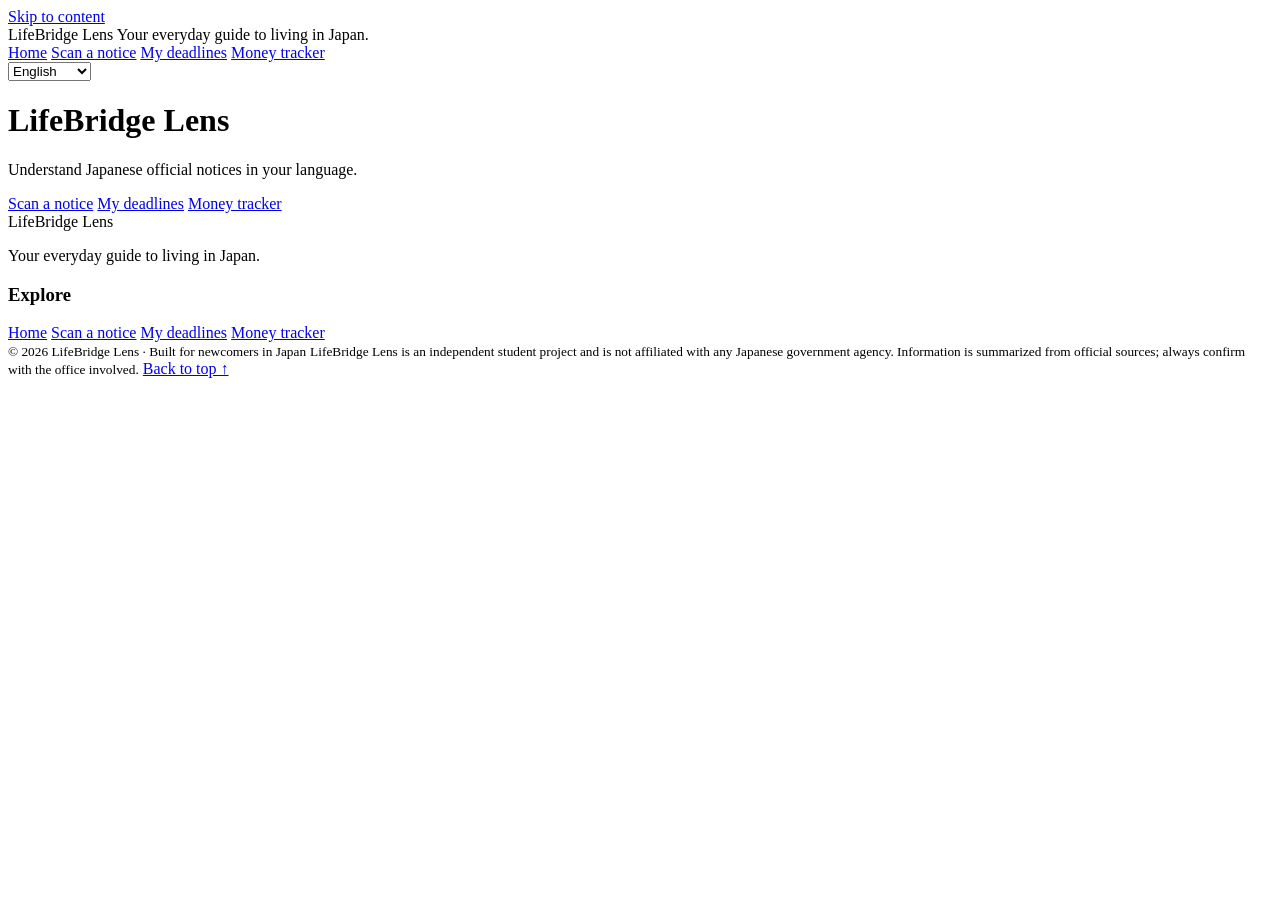
==== index.html @ 3f8e679e "Add landing page" ====
<!DOCTYPE html>
<html lang="en">

<head>
    <meta charset="UTF-8">
    <script>
        // Apply the saved theme before first paint (avoids a light-theme flash).
        (function () {
            var theme = "light";
            try {
                var saved = localStorage.getItem("lb_theme");
                if (saved === "light" || saved === "dark") { theme = saved; }
                else if (window.matchMedia && window.matchMedia("(prefers-color-scheme: dark)").matches) { theme = "dark"; }
            } catch (e) { /* keep light */ }
            document.documentElement.setAttribute("data-theme", theme);
        })();
    </script>
    <meta name="viewport" content="width=device-width, initial-scale=1">
    <title data-i18n="lens.title">LifeBridge Lens</title>
    <link rel="stylesheet" href="style.css">
    <link rel="manifest" href="site.webmanifest">
    <meta name="theme-color" content="#1261ff">
</head>

<body id="top"><a class="skip-link" href="#main-content" data-i18n="doc.skip">Skip to content</a>
    <header class="site-header">
        <div class="header-cnt">
            <div class="logo">
                <div class="logo-text">
                    <span class="logo-name">LifeBridge Lens</span>
                    <span class="logo-tag" data-i18n="footer.tagline">Your everyday guide to living in Japan.</span>
                </div>
            </div>
            <nav aria-label="Main navigation" class="main-nav" data-i18n-aria-label="doc.mainNavAria">
                <a href="index.html" data-i18n="nav.home">Home</a>
                <a href="explain.html" data-i18n="lens.scan">Scan a notice</a>
                <a href="dates.html" data-i18n="lens.dates">My deadlines</a>
                <a href="tracker.html" data-i18n="lens.money">Money tracker</a>
            </nav>
            <div class="header-act">
                <select id="lang-select" class="lang-select" aria-label="Language" data-i18n-aria-label="doc.langAria">
                    <option value="en">English</option>
                    <option value="ne">नेपाली</option>
                    <option value="vi">Tiếng Việt</option>
                    <option value="my">မြန်မာ</option>
                </select>
            </div>
        </div>
    </header>
    <main id="main-content" class="content-page">
        <h1>LifeBridge Lens</h1>
        <p class="page-lead" data-i18n="lens.tagline">Understand Japanese official notices in your language.</p>
        <div class="lens-actions">
            <a class="btn btn-prim" href="explain.html" data-i18n="lens.scan">Scan a notice</a>
            <a class="btn btn-prim" href="dates.html" data-i18n="lens.dates">My deadlines</a>
            <a class="btn btn-prim" href="tracker.html" data-i18n="lens.money">Money tracker</a>
        </div>
    </main>
    <footer class="site-footer">
        <div class="footer-grid">
            <div class="footer-brand">
                <div class="footer-logo">
                    <span>LifeBridge Lens</span>
                </div>
                <p data-i18n="footer.tagline">Your everyday guide to living in Japan.</p>
            </div>
            <nav aria-label="Explore" class="footer-links" data-i18n-aria-label="doc.explore">
                <h3 data-i18n="doc.explore">Explore</h3>
                <a href="index.html" data-i18n="nav.home">Home</a>
                <a href="explain.html" data-i18n="lens.scan">Scan a notice</a>
                <a href="dates.html" data-i18n="lens.dates">My deadlines</a>
                <a href="tracker.html" data-i18n="lens.money">Money tracker</a>
            </nav>
        </div>
        <div class="footer-bottom">
            <small data-i18n="doc.copyright">© 2026 LifeBridge Lens · Built for newcomers in Japan</small>
            <small data-i18n="footer.disclaimer">LifeBridge Lens is an independent student project and is not affiliated with any Japanese government agency. Information is summarized from official sources; always confirm with the office involved.</small>
            <a href="#top" data-i18n="doc.backTop">Back to top ↑</a>
        </div>
    </footer>
    <script src="i18n.js" defer></script>
</body>

</html>
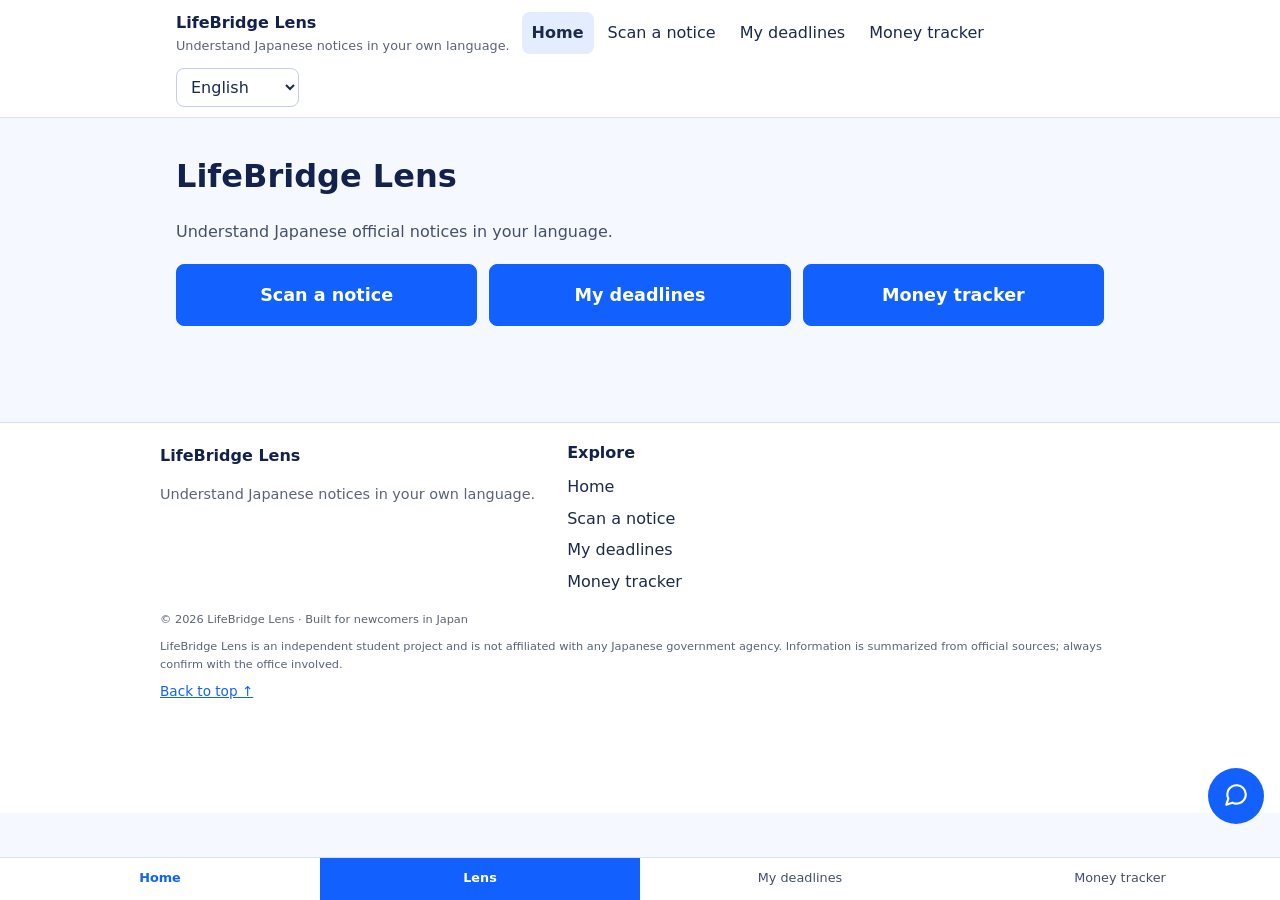
==== commit 80dd3609: "Fix chat panel, README conflict, dark mode, icons and tagline" ====
--- a/index.html
+++ b/index.html
@@ -28,7 +28,7 @@
             <div class="logo">
                 <div class="logo-text">
                     <span class="logo-name">LifeBridge Lens</span>
-                    <span class="logo-tag" data-i18n="footer.tagline">Your everyday guide to living in Japan.</span>
+                    <span class="logo-tag" data-i18n="footer.tagline">Understand Japanese notices in your own language.</span>
                 </div>
             </div>
             <nav aria-label="Main navigation" class="main-nav" data-i18n-aria-label="doc.mainNavAria">
@@ -62,7 +62,7 @@
                 <div class="footer-logo">
                     <span>LifeBridge Lens</span>
                 </div>
-                <p data-i18n="footer.tagline">Your everyday guide to living in Japan.</p>
+                <p data-i18n="footer.tagline">Understand Japanese notices in your own language.</p>
             </div>
             <nav aria-label="Explore" class="footer-links" data-i18n-aria-label="doc.explore">
                 <h3 data-i18n="doc.explore">Explore</h3>
--- a/style.css
+++ b/style.css
@@ -0,0 +1,734 @@
+/* LifeBridge Lens stylesheet, written for these pages only.
+ * Mobile first: base styles fit a phone, the media query at the
+ * end widens things on bigger screens.
+ */
+
+/* --- Base --- */
+* {
+    box-sizing: border-box;
+}
+
+body {
+    margin: 0;
+    font-family: system-ui, -apple-system, "Segoe UI", sans-serif;
+    line-height: 1.6;
+    color: #1c2b4a;
+    background-color: #f5f9ff;
+}
+
+h1, h2, h3 {
+    line-height: 1.3;
+    color: #12224d;
+}
+
+img {
+    max-width: 100%;
+}
+
+/* Skip link: hidden until keyboard users tab to it. */
+.skip-link {
+    position: absolute;
+    left: 8px;
+    top: -48px;
+    padding: 8px 12px;
+    background: #ffffff;
+    color: #1261ff;
+    border: 1px solid #1261ff;
+    border-radius: 8px;
+    z-index: 60;
+}
+
+.skip-link:focus {
+    top: 8px;
+}
+
+.visually-hidden {
+    position: absolute;
+    width: 1px;
+    height: 1px;
+    overflow: hidden;
+    clip: rect(0 0 0 0);
+    white-space: nowrap;
+}
+
+/* --- Header --- */
+.site-header {
+    background: #ffffff;
+    border-bottom: 1px solid #d7e3ff;
+}
+
+.header-cnt {
+    max-width: 960px;
+    margin: 0 auto;
+    padding: 10px 16px;
+    display: flex;
+    align-items: center;
+    gap: 12px;
+    flex-wrap: wrap;
+}
+
+.logo-text {
+    display: flex;
+    flex-direction: column;
+}
+
+.logo-name {
+    font-weight: 700;
+    color: #12224d;
+}
+
+.logo-tag {
+    font-size: 0.8rem;
+    color: #5a6478;
+}
+
+/* Phone: the menu hides behind a Menu button (added by i18n.js). */
+.menu-btn {
+    margin-left: auto;
+    padding: 8px 12px;
+    border: 1px solid #1261ff;
+    border-radius: 8px;
+    background: #ffffff;
+    color: #1261ff;
+    font: inherit;
+    cursor: pointer;
+}
+
+.main-nav {
+    display: none;
+    width: 100%;
+    flex-direction: column;
+    gap: 4px;
+}
+
+.main-nav.open {
+    display: flex;
+}
+
+.main-nav a {
+    padding: 8px 10px;
+    border-radius: 8px;
+    color: #1c2b4a;
+    text-decoration: none;
+}
+
+.main-nav a.active {
+    background: #e3edff;
+    font-weight: 700;
+}
+
+.header-act {
+    margin-left: auto;
+}
+
+.menu-btn + .main-nav + .header-act {
+    margin-left: 0;
+}
+
+.lang-select {
+    padding: 8px 10px;
+    border: 1px solid #c3cee6;
+    border-radius: 8px;
+    font: inherit;
+    background: #ffffff;
+}
+
+/* --- Page content --- */
+.content-page {
+    max-width: 960px;
+    margin: 0 auto;
+    padding: 16px 16px 96px;
+}
+
+.page-lead {
+    color: #44506b;
+}
+
+.saved-back {
+    display: inline-block;
+    margin-bottom: 8px;
+    color: #1261ff;
+    text-decoration: none;
+}
+
+.detail-card {
+    background: #ffffff;
+    border: 1px solid #d7e3ff;
+    border-radius: 12px;
+    padding: 16px;
+    margin: 16px 0;
+}
+
+.form-actions {
+    margin-top: 12px;
+}
+
+/* Sunken note under the photo upload box. */
+.upload-privacy {
+    font-size: 0.85rem;
+    color: #5a6478;
+}
+
+/* --- Buttons --- */
+.btn {
+    display: inline-block;
+    padding: 10px 16px;
+    border: 1px solid #1261ff;
+    border-radius: 8px;
+    background: #ffffff;
+    color: #1261ff;
+    font-size: 1rem;
+    font-weight: 600;
+    text-align: center;
+    text-decoration: none;
+    cursor: pointer;
+}
+
+.btn-prim {
+    background: #1261ff;
+    color: #ffffff;
+}
+
+.btn-prim:hover {
+    background: #0b4fd0;
+}
+
+/* Small suggestion chips under question boxes and in chat. */
+.chip {
+    padding: 8px 12px;
+    border: 1px solid #c3cee6;
+    border-radius: 999px;
+    background: #ffffff;
+    color: #1c2b4a;
+    font: inherit;
+    font-size: 0.9rem;
+    cursor: pointer;
+}
+
+.chip:disabled {
+    opacity: 0.55;
+    cursor: default;
+}
+
+/* --- Forms --- */
+label {
+    font-weight: 600;
+}
+
+input, select, textarea {
+    font: inherit;
+    padding: 10px;
+    border: 1px solid #c3cee6;
+    border-radius: 8px;
+    background: #ffffff;
+    color: #1c2b4a;
+    max-width: 100%;
+}
+
+/* --- Landing page big buttons --- */
+.lens-actions {
+    display: flex;
+    flex-direction: column;
+    gap: 12px;
+    margin-top: 20px;
+}
+
+.lens-actions .btn {
+    padding: 16px 20px;
+    font-size: 1.1rem;
+}
+
+/* --- Deadlines list --- */
+.date-list {
+    list-style: none;
+    margin: 16px 0;
+    padding: 0;
+    display: flex;
+    flex-direction: column;
+    gap: 10px;
+}
+
+.date-list li {
+    display: flex;
+    align-items: center;
+    justify-content: space-between;
+    gap: 12px;
+    background: #ffffff;
+    border: 1px solid #d7e3ff;
+    border-radius: 10px;
+    padding: 12px 14px;
+}
+
+/* --- Money tracker rows (boxes live in tracker.html) --- */
+.entry-date {
+    color: #5a6478;
+    font-size: 0.85rem;
+}
+
+.entry-note {
+    color: #44506b;
+}
+
+.entry-goal {
+    font-size: 0.85rem;
+    color: #1261ff;
+}
+
+/* --- Footer --- */
+.site-footer {
+    background: #ffffff;
+    border-top: 1px solid #d7e3ff;
+    padding: 20px 16px 110px;
+}
+
+.footer-grid {
+    max-width: 960px;
+    margin: 0 auto;
+    display: flex;
+    flex-direction: column;
+    gap: 16px;
+}
+
+.footer-logo {
+    font-weight: 700;
+    color: #12224d;
+}
+
+.footer-brand p {
+    color: #5a6478;
+    font-size: 0.9rem;
+}
+
+.footer-links {
+    display: flex;
+    flex-direction: column;
+    gap: 6px;
+}
+
+.footer-links h3 {
+    margin: 0 0 4px;
+    font-size: 1rem;
+}
+
+.footer-links a {
+    color: #1c2b4a;
+    text-decoration: none;
+}
+
+.footer-bottom {
+    max-width: 960px;
+    margin: 16px auto 0;
+    display: flex;
+    flex-direction: column;
+    gap: 8px;
+    color: #5a6478;
+    font-size: 0.85rem;
+}
+
+.footer-bottom a {
+    color: #1261ff;
+}
+
+/* --- Bottom navigation (added on every page by i18n.js) --- */
+.bottom-nav {
+    position: fixed;
+    left: 0;
+    right: 0;
+    bottom: 0;
+    display: flex;
+    background: #ffffff;
+    border-top: 1px solid #d7e3ff;
+    z-index: 40;
+}
+
+.bottom-nav a {
+    flex: 1;
+    padding: 10px 4px 12px;
+    text-align: center;
+    font-size: 0.8rem;
+    color: #44506b;
+    text-decoration: none;
+}
+
+.bottom-nav a[aria-current="page"] {
+    color: #1261ff;
+    font-weight: 700;
+}
+
+.bottom-nav a.bottom-nav-main {
+    color: #ffffff;
+    background: #1261ff;
+    font-weight: 700;
+}
+
+/* --- Offline banner (added by i18n.js, hidden while online) --- */
+.net-banner {
+    padding: 8px 16px;
+    background: #fff4d6;
+    border-bottom: 1px solid #e8c95a;
+    color: #5a4a12;
+    font-size: 0.9rem;
+    text-align: center;
+}
+
+/* --- Chatbot (UI built by chatbot.js) --- */
+.chat-fab {
+    position: fixed;
+    right: 16px;
+    bottom: 76px;
+    width: 56px;
+    height: 56px;
+    border: none;
+    border-radius: 50%;
+    background: #1261ff;
+    color: #ffffff;
+    cursor: pointer;
+    z-index: 45;
+}
+
+.chat-backdrop {
+    position: fixed;
+    inset: 0;
+    background: rgba(18, 34, 77, 0.45);
+    z-index: 46;
+}
+
+.chat-panel {
+    position: fixed;
+    left: 12px;
+    right: 12px;
+    bottom: 12px;
+    max-height: 75vh;
+    display: flex;
+    flex-direction: column;
+    background: #ffffff;
+    border: 1px solid #d7e3ff;
+    border-radius: 12px;
+    z-index: 47;
+    overflow: hidden;
+}
+
+.chat-head {
+    display: flex;
+    align-items: center;
+    gap: 10px;
+    padding: 10px 12px;
+    background: #1261ff;
+    color: #ffffff;
+}
+
+.chat-avatar {
+    width: 32px;
+    height: 32px;
+    line-height: 32px;
+    text-align: center;
+    border-radius: 50%;
+    background: #ffffff;
+    color: #1261ff;
+    font-weight: 700;
+}
+
+.chat-head-text {
+    display: flex;
+    flex-direction: column;
+}
+
+.chat-status {
+    font-size: 0.8rem;
+    opacity: 0.9;
+}
+
+.chat-close {
+    margin-left: auto;
+    border: none;
+    background: transparent;
+    color: #ffffff;
+    font-size: 1.2rem;
+    cursor: pointer;
+}
+
+.chat-msgs {
+    padding: 12px;
+    overflow-y: auto;
+    overscroll-behavior: contain;
+    display: flex;
+    flex-direction: column;
+    gap: 8px;
+}
+
+.chat-msg-user {
+    align-self: flex-end;
+    max-width: 85%;
+    padding: 8px 12px;
+    border-radius: 12px 12px 4px 12px;
+    background: #1261ff;
+    color: #ffffff;
+}
+
+.chat-msg-bot {
+    align-self: flex-start;
+    max-width: 85%;
+    padding: 8px 12px;
+    border-radius: 12px 12px 12px 4px;
+    background: #eef3ff;
+    color: #1c2b4a;
+}
+
+.chat-time {
+    font-size: 0.75rem;
+    color: #5a6478;
+}
+
+.chat-time.user {
+    align-self: flex-end;
+}
+
+.chat-time.bot {
+    align-self: flex-start;
+}
+
+.chat-links {
+    display: flex;
+    flex-wrap: wrap;
+    gap: 8px;
+}
+
+.chat-link {
+    color: #1261ff;
+}
+
+.chat-chips {
+    display: flex;
+    flex-wrap: wrap;
+    gap: 8px;
+    padding: 0 12px 8px;
+}
+
+.chat-form {
+    display: flex;
+    gap: 8px;
+    padding: 8px 12px 12px;
+}
+
+.chat-form input {
+    flex: 1;
+}
+
+/* Lock the page behind an open chat panel. */
+html.chat-open body {
+    position: fixed;
+    width: 100%;
+}
+
+/* --- Dark theme --- */
+html[data-theme="dark"] body {
+    color: #e6ecf7;
+    background-color: #0e1830;
+}
+
+html[data-theme="dark"] h1,
+html[data-theme="dark"] h2,
+html[data-theme="dark"] h3 {
+    color: #ffffff;
+}
+
+html[data-theme="dark"] .site-header,
+html[data-theme="dark"] .site-footer,
+html[data-theme="dark"] .detail-card,
+html[data-theme="dark"] .date-list li,
+html[data-theme="dark"] .chat-panel {
+    background: #16244a;
+    border-color: #26355c;
+}
+
+html[data-theme="dark"] .logo-name,
+html[data-theme="dark"] .footer-logo,
+html[data-theme="dark"] .footer-links a,
+html[data-theme="dark"] .main-nav a {
+    color: #e6ecf7;
+}
+
+html[data-theme="dark"] .logo-tag,
+html[data-theme="dark"] .page-lead,
+html[data-theme="dark"] .footer-brand p,
+html[data-theme="dark"] .footer-bottom,
+html[data-theme="dark"] .entry-date,
+html[data-theme="dark"] .entry-note,
+html[data-theme="dark"] .upload-privacy,
+html[data-theme="dark"] .chat-time {
+    color: #c3cede;
+}
+
+html[data-theme="dark"] .main-nav a.active {
+    background: #26355c;
+}
+
+html[data-theme="dark"] .btn,
+html[data-theme="dark"] .chip,
+html[data-theme="dark"] .menu-btn {
+    background: transparent;
+    border-color: #9dbcff;
+    color: #9dbcff;
+}
+
+html[data-theme="dark"] .btn-prim {
+    background: #1261ff;
+    border-color: #1261ff;
+    color: #ffffff;
+}
+
+html[data-theme="dark"] input,
+html[data-theme="dark"] select,
+html[data-theme="dark"] textarea,
+html[data-theme="dark"] .lang-select {
+    background-color: #101d3d;
+    border-color: #33456e;
+    color: #e6ecf7;
+}
+
+html[data-theme="dark"] .chat-msg-bot {
+    background: #26355c;
+    color: #e6ecf7;
+}
+
+html[data-theme="dark"] .chat-link,
+html[data-theme="dark"] .footer-bottom a,
+html[data-theme="dark"] .saved-back,
+html[data-theme="dark"] .entry-goal {
+    color: #9dbcff;
+}
+
+html[data-theme="dark"] .net-banner {
+    background: #3a2f10;
+    border-color: #8a6f1f;
+    color: #f0dfa8;
+}
+
+html[data-theme="dark"] .bottom-nav {
+    background: #16244a;
+    border-color: #26355c;
+}
+
+html[data-theme="dark"] .bottom-nav a {
+    color: #c3cede;
+}
+
+html[data-theme="dark"] .bottom-nav a[aria-current="page"] {
+    color: #9dbcff;
+}
+
+html[data-theme="dark"] .bottom-nav a.bottom-nav-main {
+    color: #ffffff;
+    background: #1261ff;
+}
+
+/* Tracker summary tiles live in tracker.html; their dark
+ * colors live here so one file owns the whole dark theme. */
+html[data-theme="dark"] .summary-box {
+    background: #16244a;
+    border-color: #26355c;
+}
+
+html[data-theme="dark"] .summary-box span {
+    color: #c3cede;
+}
+
+html[data-theme="dark"] .summary-box strong {
+    color: #ffffff;
+}
+
+/* Lens page sections live in explain.html; their dark
+ * colors live here so one file owns the whole dark theme. */
+html[data-theme="dark"] .page-hero {
+    background: #16244a;
+    border-color: #26355c;
+}
+
+html[data-theme="dark"] .eyebrow {
+    background: #26355c;
+    border-color: #33456e;
+    color: #e6ecf7;
+}
+
+html[data-theme="dark"] .card {
+    background: #16244a;
+    border-color: #26355c;
+}
+
+html[data-theme="dark"] .upload-area {
+    background: #101d3d;
+    border-color: #33456e;
+}
+
+html[data-theme="dark"] #language {
+    background-color: #101d3d;
+    border-color: #33456e;
+    color: #e6ecf7;
+}
+
+html[data-theme="dark"] .result-card {
+    background: #26355c;
+    border-color: #33456e;
+}
+
+html[data-theme="dark"] .result-card p {
+    color: #c3cede;
+}
+
+html[data-theme="dark"] .chip {
+    background: transparent;
+    border-color: #9dbcff;
+    color: #9dbcff;
+}
+
+html[data-theme="dark"] #sample-btn,
+html[data-theme="dark"] #view-dates-btn {
+    background: transparent;
+    border-color: #9dbcff;
+    color: #9dbcff;
+}
+
+/* --- Wider screens --- */
+@media (min-width: 720px) {
+    .menu-btn {
+        display: none;
+    }
+
+    .main-nav {
+        display: flex;
+        width: auto;
+        flex-direction: row;
+        align-items: center;
+        gap: 4px;
+    }
+
+    .header-act {
+        margin-left: auto;
+    }
+
+    .footer-grid {
+        flex-direction: row;
+        gap: 32px;
+    }
+
+    .lens-actions {
+        flex-direction: row;
+    }
+
+    .lens-actions .btn {
+        flex: 1;
+    }
+
+    .chat-panel {
+        left: auto;
+        right: 16px;
+        bottom: 76px;
+        width: 380px;
+    }
+}
+
+/* Hidden chat must stay hidden: without this rule, the panel's
+ * `display: flex` beats the browser's built-in [hidden] rule. */
+.chat-panel[hidden], .chat-backdrop[hidden] {
+    display: none;
+}
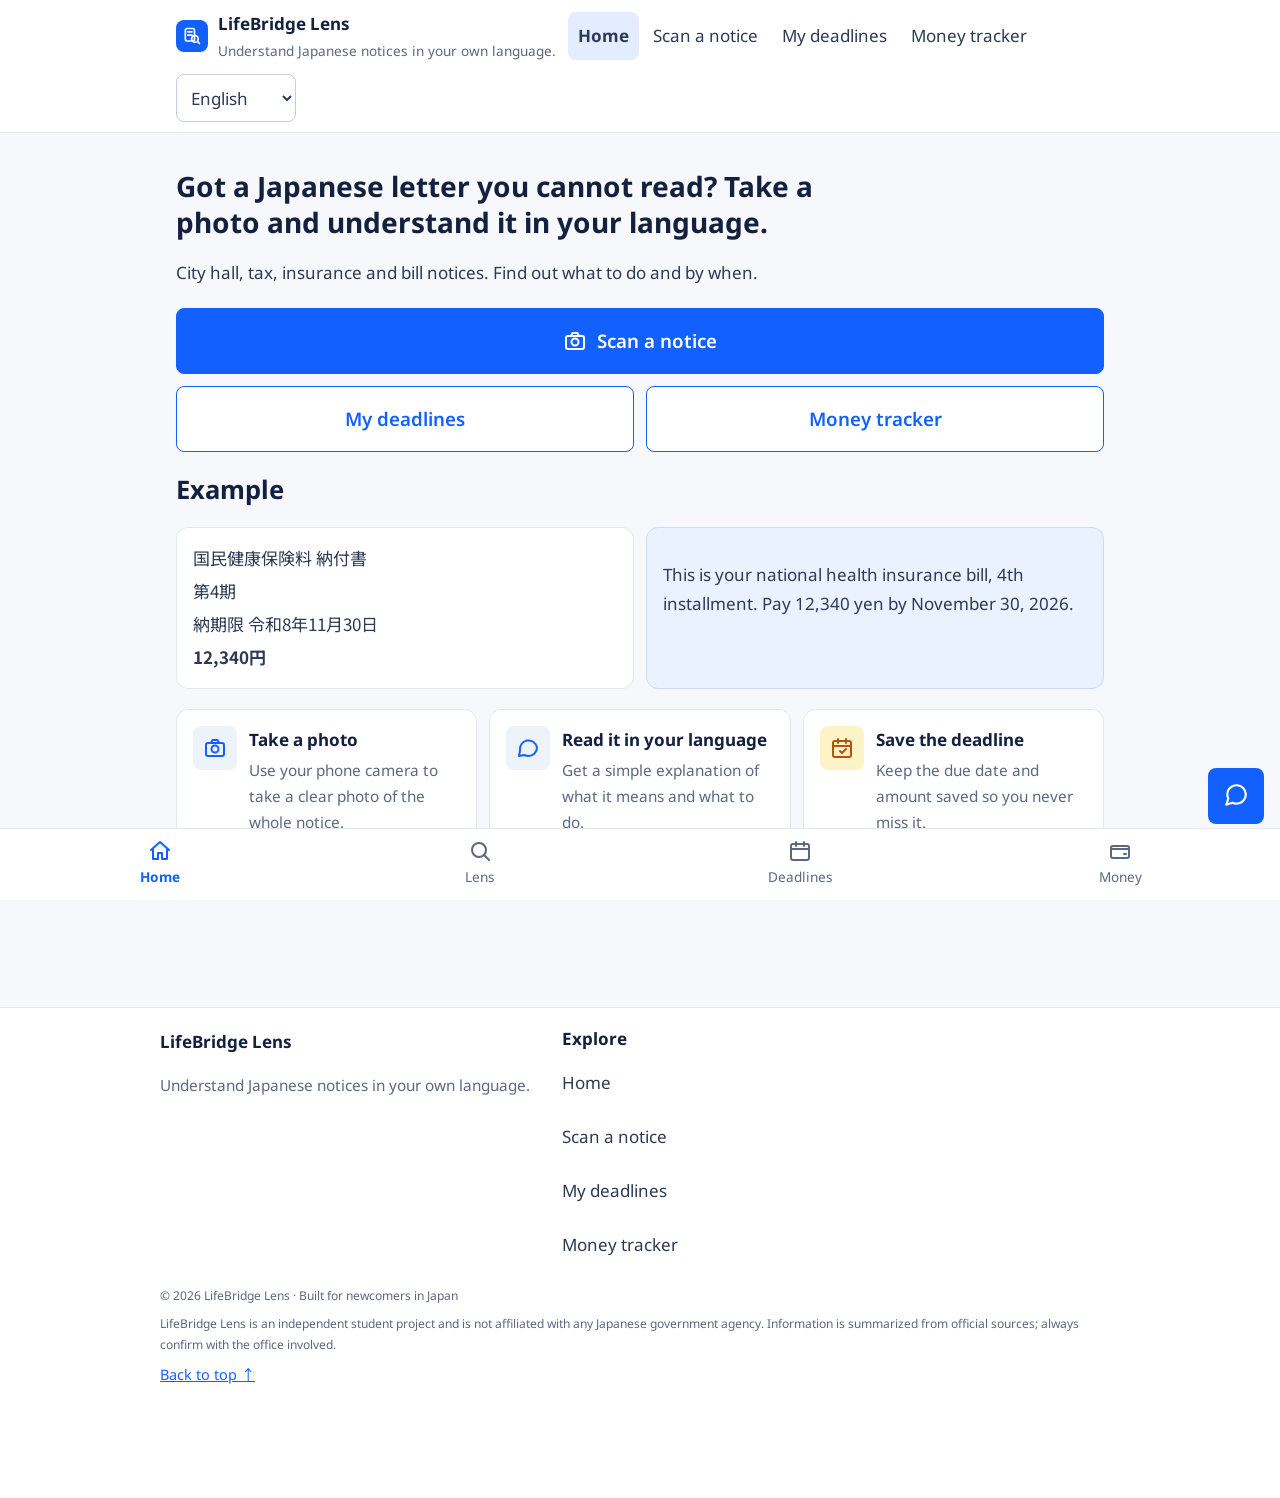
==== commit fe895155: "Redesign to match mockup, add amount, staff card and calendar" ====
--- a/index.html
+++ b/index.html
@@ -17,6 +17,9 @@
     </script>
     <meta name="viewport" content="width=device-width, initial-scale=1">
     <title data-i18n="lens.title">LifeBridge Lens</title>
+    <link rel="preconnect" href="https://fonts.googleapis.com">
+    <link rel="preconnect" href="https://fonts.gstatic.com" crossorigin>
+    <link href="https://fonts.googleapis.com/css2?family=Noto+Sans:wght@400;600;700&family=Noto+Sans+Devanagari:wght@400;600;700&family=Noto+Sans+JP:wght@400;600;700&family=Noto+Sans+Myanmar:wght@400;600;700&display=swap" rel="stylesheet">
     <link rel="stylesheet" href="style.css">
     <link rel="manifest" href="site.webmanifest">
     <meta name="theme-color" content="#1261ff">
@@ -26,6 +29,7 @@
     <header class="site-header">
         <div class="header-cnt">
             <div class="logo">
+                <span class="logo-mark" aria-hidden="true"><svg viewBox="0 0 24 24" fill="none" stroke="currentColor" stroke-width="2" stroke-linecap="round" stroke-linejoin="round"><rect x="4" y="3" width="11" height="15" rx="2"/><path d="M7 7h5M7 11h5"/><circle cx="15.5" cy="15.5" r="4"/><path d="M18.5 18.5L21 21"/></svg></span>
                 <div class="logo-text">
                     <span class="logo-name">LifeBridge Lens</span>
                     <span class="logo-tag" data-i18n="footer.tagline">Understand Japanese notices in your own language.</span>
@@ -48,13 +52,44 @@
         </div>
     </header>
     <main id="main-content" class="content-page">
-        <h1>LifeBridge Lens</h1>
-        <p class="page-lead" data-i18n="lens.tagline">Understand Japanese official notices in your language.</p>
+        <div class="hero-text">
+            <h1 class="home-title" data-i18n="index.hero">Got a Japanese letter you cannot read? Take a photo and understand it in your language.</h1>
+            <p class="home-sub" data-i18n="index.sub">City hall, tax, insurance and bill notices. Find out what to do and by when.</p>
+        </div>
         <div class="lens-actions">
-            <a class="btn btn-prim" href="explain.html" data-i18n="lens.scan">Scan a notice</a>
-            <a class="btn btn-prim" href="dates.html" data-i18n="lens.dates">My deadlines</a>
-            <a class="btn btn-prim" href="tracker.html" data-i18n="lens.money">Money tracker</a>
+            <a class="btn btn-prim scan-btn" href="explain.html"><svg viewBox="0 0 24 24" fill="none" stroke="currentColor" stroke-width="2" stroke-linecap="round" stroke-linejoin="round" aria-hidden="true"><rect x="3" y="7" width="18" height="13" rx="2"/><circle cx="12" cy="13" r="3.5"/><path d="M8 7l1.5-3h5L16 7"/></svg><span data-i18n="lens.scan">Scan a notice</span></a>
+            <a class="btn" href="dates.html" data-i18n="lens.dates">My deadlines</a>
+            <a class="btn" href="tracker.html" data-i18n="lens.money">Money tracker</a>
         </div>
+        <section>
+            <h2 data-i18n="index.exampleLabel">Example</h2>
+            <div class="example-grid">
+                <div class="example-before" lang="ja">
+                    <p>国民健康保険料 納付書</p>
+                    <p>第4期</p>
+                    <p>納期限 令和8年11月30日</p>
+                    <p>12,340円</p>
+                </div>
+                <div class="example-after">
+                    <p data-i18n="index.exampleAfter">This is your national health insurance bill, 4th installment. Pay 12,340 yen by November 30, 2026.</p>
+                </div>
+            </div>
+        </section>
+        <ol class="steps">
+            <li>
+                <span class="step-icon"><svg viewBox="0 0 24 24" fill="none" stroke="currentColor" stroke-width="2" stroke-linecap="round" stroke-linejoin="round" aria-hidden="true"><rect x="3" y="7" width="18" height="13" rx="2"/><circle cx="12" cy="13" r="3.5"/><path d="M8 7l1.5-3h5L16 7"/></svg></span>
+                <span class="step-body"><span class="step-title" data-i18n="index.step1">Take a photo</span><span class="step-desc" data-i18n="index.step1d">Use your phone camera to take a clear photo of the whole notice.</span></span>
+            </li>
+            <li>
+                <span class="step-icon"><svg viewBox="0 0 24 24" fill="none" stroke="currentColor" stroke-width="2" stroke-linecap="round" stroke-linejoin="round" aria-hidden="true"><path d="M21 11.5a8.5 8.5 0 0 1-8.5 8.5c-1.5 0-3-.4-4.2-1L3 20l1-5.3A8.5 8.5 0 1 1 21 11.5z"/></svg></span>
+                <span class="step-body"><span class="step-title" data-i18n="index.step2">Read it in your language</span><span class="step-desc" data-i18n="index.step2d">Get a simple explanation of what it means and what to do.</span></span>
+            </li>
+            <li>
+                <span class="step-icon amber"><svg viewBox="0 0 24 24" fill="none" stroke="currentColor" stroke-width="2" stroke-linecap="round" stroke-linejoin="round" aria-hidden="true"><rect x="3" y="5" width="18" height="16" rx="2"/><path d="M3 10h18M8 3v4M16 3v4"/><path d="M10 15l2 2 4-4"/></svg></span>
+                <span class="step-body"><span class="step-title" data-i18n="index.step3">Save the deadline</span><span class="step-desc" data-i18n="index.step3d">Keep the due date and amount saved so you never miss it.</span></span>
+            </li>
+        </ol>
+        <p class="ai-note" data-i18n="index.note">AI can make mistakes. Check the amount and date against the letter before paying.</p>
     </main>
     <footer class="site-footer">
         <div class="footer-grid">
--- a/style.css
+++ b/style.css
@@ -8,17 +8,21 @@
     box-sizing: border-box;
 }
 
+html {
+    font-size: 17px;
+}
+
 body {
     margin: 0;
-    font-family: system-ui, -apple-system, "Segoe UI", sans-serif;
-    line-height: 1.6;
-    color: #1c2b4a;
-    background-color: #f5f9ff;
+    font-family: "Noto Sans", "Noto Sans Devanagari", "Noto Sans JP", "Noto Sans Myanmar", system-ui, -apple-system, "Segoe UI", sans-serif;
+    line-height: 1.7;
+    color: #2c3a55;
+    background-color: #f6f8fb;
 }
 
 h1, h2, h3 {
     line-height: 1.3;
-    color: #12224d;
+    color: #13203f;
 }
 
 img {
@@ -54,7 +58,7 @@
 /* --- Header --- */
 .site-header {
     background: #ffffff;
-    border-bottom: 1px solid #d7e3ff;
+    border-bottom: 1px solid #e3e8f0;
 }
 
 .header-cnt {
@@ -67,6 +71,29 @@
     flex-wrap: wrap;
 }
 
+.logo {
+    display: flex;
+    align-items: center;
+    gap: 10px;
+}
+
+.logo-mark {
+    flex-shrink: 0;
+    width: 32px;
+    height: 32px;
+    border-radius: 8px;
+    background: #1261ff;
+    color: #ffffff;
+    display: flex;
+    align-items: center;
+    justify-content: center;
+}
+
+.logo-mark svg {
+    width: 20px;
+    height: 20px;
+}
+
 .logo-text {
     display: flex;
     flex-direction: column;
@@ -74,18 +101,19 @@
 
 .logo-name {
     font-weight: 700;
-    color: #12224d;
+    color: #13203f;
 }
 
 .logo-tag {
     font-size: 0.8rem;
-    color: #5a6478;
+    color: #5b6880;
 }
 
 /* Phone: the menu hides behind a Menu button (added by i18n.js). */
 .menu-btn {
     margin-left: auto;
     padding: 8px 12px;
+    min-height: 48px;
     border: 1px solid #1261ff;
     border-radius: 8px;
     background: #ffffff;
@@ -106,9 +134,12 @@
 }
 
 .main-nav a {
+    display: flex;
+    align-items: center;
+    min-height: 48px;
     padding: 8px 10px;
     border-radius: 8px;
-    color: #1c2b4a;
+    color: #2c3a55;
     text-decoration: none;
 }
 
@@ -127,6 +158,7 @@
 
 .lang-select {
     padding: 8px 10px;
+    min-height: 48px;
     border: 1px solid #c3cee6;
     border-radius: 8px;
     font: inherit;
@@ -141,11 +173,13 @@
 }
 
 .page-lead {
-    color: #44506b;
+    color: #5b6880;
 }
 
 .saved-back {
     display: inline-block;
+    min-height: 48px;
+    line-height: 48px;
     margin-bottom: 8px;
     color: #1261ff;
     text-decoration: none;
@@ -153,7 +187,7 @@
 
 .detail-card {
     background: #ffffff;
-    border: 1px solid #d7e3ff;
+    border: 1px solid #e3e8f0;
     border-radius: 12px;
     padding: 16px;
     margin: 16px 0;
@@ -166,13 +200,14 @@
 /* Sunken note under the photo upload box. */
 .upload-privacy {
     font-size: 0.85rem;
-    color: #5a6478;
+    color: #5b6880;
 }
 
 /* --- Buttons --- */
 .btn {
     display: inline-block;
     padding: 10px 16px;
+    min-height: 48px;
     border: 1px solid #1261ff;
     border-radius: 8px;
     background: #ffffff;
@@ -193,13 +228,24 @@
     background: #0b4fd0;
 }
 
+/* Visible keyboard focus on every interactive element. */
+a:focus-visible,
+button:focus-visible,
+input:focus-visible,
+select:focus-visible,
+textarea:focus-visible {
+    outline: 3px solid #1261ff;
+    outline-offset: 2px;
+}
+
 /* Small suggestion chips under question boxes and in chat. */
 .chip {
-    padding: 8px 12px;
+    padding: 12px 16px;
+    min-height: 48px;
     border: 1px solid #c3cee6;
-    border-radius: 999px;
-    background: #ffffff;
-    color: #1c2b4a;
+    border-radius: 8px;
+    background: #eef3fb;
+    color: #2c3a55;
     font: inherit;
     font-size: 0.9rem;
     cursor: pointer;
@@ -218,10 +264,11 @@
 input, select, textarea {
     font: inherit;
     padding: 10px;
+    min-height: 48px;
     border: 1px solid #c3cee6;
     border-radius: 8px;
     background: #ffffff;
-    color: #1c2b4a;
+    color: #2c3a55;
     max-width: 100%;
 }
 
@@ -234,8 +281,35 @@
 }
 
 .lens-actions .btn {
+    display: flex;
+    align-items: center;
+    justify-content: center;
+    gap: 10px;
     padding: 16px 20px;
     font-size: 1.1rem;
+}
+
+/* Full-width scan button on Home. */
+.scan-btn {
+    display: flex;
+    align-items: center;
+    justify-content: center;
+    gap: 10px;
+    width: 100%;
+    min-height: 56px;
+    font-size: 1.1rem;
+    margin-top: 20px;
+}
+
+.scan-btn svg {
+    width: 24px;
+    height: 24px;
+}
+
+/* The scan button sits inside .lens-actions, so it needs no own margin. */
+.lens-actions .scan-btn {
+    margin-top: 0;
+    width: 100%;
 }
 
 /* --- Deadlines list --- */
@@ -250,23 +324,158 @@
 
 .date-list li {
     display: flex;
+    flex-direction: column;
+    gap: 10px;
+    background: #ffffff;
+    border: 1px solid #e3e8f0;
+    border-radius: 12px;
+    padding: 16px;
+}
+
+.row-btns {
+    display: flex;
+    flex-wrap: wrap;
+    gap: 8px;
+}
+
+/* One deadline card: title, date chip, countdown, amount, buttons. */
+.deadline-title {
+    margin: 0;
+    font-size: 1.05rem;
+    font-weight: 700;
+    color: #13203f;
+    overflow-wrap: anywhere;
+}
+
+.deadline-meta {
+    display: flex;
+    flex-wrap: wrap;
+    align-items: center;
+    gap: 8px;
+}
+
+.deadline-count {
+    font-size: 0.9rem;
+    font-weight: 600;
+    color: #5b6880;
+}
+
+.deadline-count.soon {
+    color: #b91c1c;
+    font-weight: 700;
+}
+
+.deadline-amount {
+    margin: 0;
+    font-size: 1.1rem;
+    font-weight: 700;
+    color: #13203f;
+}
+
+.deadline-amount:empty {
+    display: none;
+}
+
+.dates-group-title {
+    display: flex;
+    align-items: center;
+    gap: 8px;
+    margin: 24px 0 4px;
+    font-size: 1.1rem;
+}
+
+.dates-count {
+    padding: 2px 10px;
+    border-radius: 8px;
+    background: #eef3fb;
+    color: #2c3a55;
+    font-size: 0.85rem;
+    font-weight: 700;
+}
+
+/* --- Month calendar on the deadlines page --- */
+.cal {
+    background: #ffffff;
+    border: 1px solid #e3e8f0;
+    border-radius: 12px;
+    padding: 16px;
+    margin: 16px 0;
+}
+
+.cal-nav {
+    display: flex;
     align-items: center;
     justify-content: space-between;
-    gap: 12px;
-    background: #ffffff;
-    border: 1px solid #d7e3ff;
-    border-radius: 10px;
-    padding: 12px 14px;
+    gap: 8px;
+    margin-bottom: 12px;
+}
+
+.cal-title {
+    margin: 0;
+    font-size: 1.05rem;
+    font-weight: 700;
+    color: #13203f;
+}
+
+.cal-grid {
+    display: grid;
+    grid-template-columns: repeat(7, 1fr);
+    gap: 4px;
+}
+
+.cal-dow {
+    padding: 6px 0;
+    text-align: center;
+    font-size: 0.75rem;
+    font-weight: 700;
+    color: #5b6880;
+}
+
+.cal-day {
+    position: relative;
+    display: flex;
+    align-items: center;
+    justify-content: center;
+    min-height: 44px;
+    border-radius: 8px;
+    font-size: 0.9rem;
+    color: #2c3a55;
+}
+
+.cal-day.blank {
+    visibility: hidden;
+}
+
+.cal-day.today {
+    outline: 2px solid #1261ff;
+    outline-offset: -2px;
+    font-weight: 700;
+}
+
+.cal-day.has {
+    background: #eef3fb;
+    font-weight: 700;
+}
+
+.cal-day.soon {
+    background: #fee2e2;
+    color: #b91c1c;
+    font-weight: 700;
+}
+
+.cal-day.done-mark {
+    color: #5b6880;
+    text-decoration: line-through;
 }
 
 /* --- Money tracker rows (boxes live in tracker.html) --- */
 .entry-date {
-    color: #5a6478;
+    color: #5b6880;
     font-size: 0.85rem;
 }
 
 .entry-note {
-    color: #44506b;
+    color: #2c3a55;
 }
 
 .entry-goal {
@@ -277,7 +486,7 @@
 /* --- Footer --- */
 .site-footer {
     background: #ffffff;
-    border-top: 1px solid #d7e3ff;
+    border-top: 1px solid #e3e8f0;
     padding: 20px 16px 110px;
 }
 
@@ -291,11 +500,11 @@
 
 .footer-logo {
     font-weight: 700;
-    color: #12224d;
+    color: #13203f;
 }
 
 .footer-brand p {
-    color: #5a6478;
+    color: #5b6880;
     font-size: 0.9rem;
 }
 
@@ -311,7 +520,10 @@
 }
 
 .footer-links a {
-    color: #1c2b4a;
+    display: flex;
+    align-items: center;
+    min-height: 48px;
+    color: #2c3a55;
     text-decoration: none;
 }
 
@@ -321,7 +533,7 @@
     display: flex;
     flex-direction: column;
     gap: 8px;
-    color: #5a6478;
+    color: #5b6880;
     font-size: 0.85rem;
 }
 
@@ -337,27 +549,37 @@
     bottom: 0;
     display: flex;
     background: #ffffff;
-    border-top: 1px solid #d7e3ff;
+    border-top: 1px solid #e3e8f0;
     z-index: 40;
 }
 
 .bottom-nav a {
     flex: 1;
+    display: flex;
+    flex-direction: column;
+    justify-content: center;
+    align-items: center;
+    gap: 2px;
+    min-height: 48px;
     padding: 10px 4px 12px;
     text-align: center;
     font-size: 0.8rem;
-    color: #44506b;
+    color: #5b6880;
     text-decoration: none;
+}
+
+.bottom-nav .nav-icon {
+    display: flex;
+    justify-content: center;
+}
+
+.bottom-nav .nav-icon svg {
+    width: 24px;
+    height: 24px;
 }
 
 .bottom-nav a[aria-current="page"] {
     color: #1261ff;
-    font-weight: 700;
-}
-
-.bottom-nav a.bottom-nav-main {
-    color: #ffffff;
-    background: #1261ff;
     font-weight: 700;
 }
 
@@ -379,7 +601,7 @@
     width: 56px;
     height: 56px;
     border: none;
-    border-radius: 50%;
+    border-radius: 8px;
     background: #1261ff;
     color: #ffffff;
     cursor: pointer;
@@ -402,7 +624,7 @@
     display: flex;
     flex-direction: column;
     background: #ffffff;
-    border: 1px solid #d7e3ff;
+    border: 1px solid #e3e8f0;
     border-radius: 12px;
     z-index: 47;
     overflow: hidden;
@@ -440,6 +662,8 @@
 
 .chat-close {
     margin-left: auto;
+    min-width: 48px;
+    min-height: 48px;
     border: none;
     background: transparent;
     color: #ffffff;
@@ -470,13 +694,13 @@
     max-width: 85%;
     padding: 8px 12px;
     border-radius: 12px 12px 12px 4px;
-    background: #eef3ff;
-    color: #1c2b4a;
+    background: #eef3fb;
+    color: #2c3a55;
 }
 
 .chat-time {
     font-size: 0.75rem;
-    color: #5a6478;
+    color: #5b6880;
 }
 
 .chat-time.user {
@@ -520,16 +744,466 @@
     width: 100%;
 }
 
+/* --- Landing hero, example and steps --- */
+.hero-text {
+    max-width: 640px;
+}
+
+.home-title {
+    font-size: 28px;
+}
+
+.home-sub {
+    color: #2c3a55;
+}
+
+.ai-note {
+    margin-top: 20px;
+    font-size: 0.85rem;
+    color: #5b6880;
+}
+
+.example-grid {
+    display: flex;
+    flex-direction: column;
+    gap: 12px;
+}
+
+.example-before,
+.example-after {
+    border-radius: 12px;
+    padding: 16px;
+}
+
+.example-before {
+    background: #ffffff;
+    border: 1px solid #e3e8f0;
+    font-family: "Noto Sans JP", "Noto Sans", sans-serif;
+}
+
+.example-after {
+    background: #eaf1ff;
+    border: 1px solid #c9dbff;
+    color: #2c3a55;
+}
+
+.example-before p {
+    margin: 0 0 4px;
+}
+
+.example-before p:last-child {
+    margin-bottom: 0;
+    font-weight: 700;
+}
+
+.steps {
+    list-style: none;
+    margin: 20px 0;
+    padding: 0;
+    display: flex;
+    flex-direction: column;
+    gap: 12px;
+}
+
+.steps li {
+    display: flex;
+    align-items: flex-start;
+    gap: 12px;
+    background: #ffffff;
+    border: 1px solid #e3e8f0;
+    border-radius: 12px;
+    padding: 16px;
+    min-height: 48px;
+}
+
+.step-body {
+    display: flex;
+    flex-direction: column;
+    gap: 2px;
+}
+
+.step-title {
+    font-weight: 700;
+    color: #13203f;
+}
+
+.step-desc {
+    font-size: 0.9rem;
+    color: #5b6880;
+}
+
+.step-icon {
+    flex-shrink: 0;
+    width: 44px;
+    height: 44px;
+    border-radius: 8px;
+    background: #eef3fb;
+    color: #1261ff;
+    display: flex;
+    align-items: center;
+    justify-content: center;
+}
+
+.step-icon.amber {
+    background: #fef3c7;
+    color: #b45309;
+}
+
+.step-icon svg {
+    width: 24px;
+    height: 24px;
+}
+
+.card-icon {
+    flex-shrink: 0;
+    width: 18px;
+    height: 18px;
+    vertical-align: -3px;
+    margin-right: 6px;
+    color: #1261ff;
+}
+
+.card-icon.warn {
+    color: #b45309;
+}
+
+/* --- Result summary bar (Deadline + Amount) --- */
+.summary-bar {
+    display: flex;
+    flex-direction: column;
+    gap: 12px;
+    margin-bottom: 16px;
+    padding: 16px;
+    border-radius: 12px;
+    background: #fef3c7;
+    border: 1px solid #f6d77a;
+    color: #92400e;
+}
+
+.summary-item {
+    display: flex;
+    flex-direction: column;
+}
+
+.summary-label {
+    font-size: 0.85rem;
+}
+
+.summary-big {
+    font-size: 22px;
+    font-weight: 700;
+    color: #13203f;
+    line-height: 1.4;
+}
+
+.summary-days {
+    font-weight: 600;
+    color: #92400e;
+}
+
+.summary-days-line {
+    display: flex;
+    align-items: center;
+    gap: 8px;
+    margin: 0;
+    font-weight: 700;
+}
+
+.summary-days-line svg {
+    width: 22px;
+    height: 22px;
+    flex-shrink: 0;
+}
+
+.summary-cols {
+    display: grid;
+    grid-template-columns: 1fr 1fr;
+    gap: 12px;
+}
+
+.summary-sub {
+    font-size: 0.85rem;
+    color: #92400e;
+}
+
+.summary-sub:empty {
+    display: none;
+}
+
+.summary-btns {
+    display: flex;
+    flex-wrap: wrap;
+    gap: 8px;
+}
+
+.summary-bar.soon {
+    background: #fee2e2;
+    border-color: #f0a3a3;
+    color: #7a1212;
+}
+
+.summary-bar.soon .summary-days {
+    color: #b91c1c;
+}
+
+.summary-bar.passed {
+    background: #eef1f6;
+    border-color: #c3cee6;
+    color: #44506b;
+}
+
+.summary-bar.passed .summary-days {
+    color: #5b6880;
+}
+
+.summary-bar.soon .summary-sub {
+    color: #7a1212;
+}
+
+.summary-bar.passed .summary-sub {
+    color: #5b6880;
+}
+
+/* --- Numbered checklist for the next-steps card --- */
+.check-list {
+    list-style: none;
+    margin: 0;
+    padding: 0;
+    counter-reset: step;
+    display: flex;
+    flex-direction: column;
+    gap: 10px;
+    font-size: 14px;
+    line-height: 1.6;
+    color: #2c3a55;
+}
+
+.check-list li {
+    counter-increment: step;
+    display: flex;
+    align-items: flex-start;
+    gap: 10px;
+}
+
+.check-list li::before {
+    content: counter(step);
+    flex-shrink: 0;
+    width: 26px;
+    height: 26px;
+    line-height: 26px;
+    text-align: center;
+    border-radius: 8px;
+    background: #1261ff;
+    color: #ffffff;
+    font-weight: 700;
+    font-size: 14px;
+}
+
+/* Things-to-check card: amber left edge so it stands out. */
+.check-card {
+    border-left: 4px solid #b45309;
+}
+
+/* Staff card: thick primary border, big Japanese sentence. */
+.staff-card {
+    border: 2px solid #1261ff;
+}
+
+.staff-phrase {
+    font-family: "Noto Sans JP", "Noto Sans", sans-serif;
+    font-size: 24px;
+    font-weight: 700;
+}
+
+.staff-meaning {
+    color: #5b6880;
+}
+
+/* --- Loading card shown while a scan runs --- */
+.load-card {
+    margin-top: 16px;
+}
+
+.loading-file {
+    display: flex;
+    align-items: center;
+    gap: 12px;
+    margin-bottom: 16px;
+}
+
+.loading-file img {
+    width: 56px;
+    height: 56px;
+    object-fit: cover;
+    border-radius: 8px;
+    border: 1px solid #e3e8f0;
+    flex-shrink: 0;
+}
+
+.loading-file p {
+    margin: 0;
+    overflow-wrap: anywhere;
+}
+
+.muted-text {
+    color: #5b6880;
+    font-size: 0.85rem;
+}
+
+.load-steps {
+    list-style: none;
+    margin: 0 0 12px;
+    padding: 0;
+    display: flex;
+    flex-direction: column;
+    gap: 8px;
+    font-size: 14px;
+    color: #5b6880;
+}
+
+.load-steps li {
+    display: flex;
+    align-items: center;
+    gap: 10px;
+    padding: 8px 12px;
+    border: 2px solid transparent;
+    border-radius: 8px;
+}
+
+.load-dot {
+    flex-shrink: 0;
+    width: 22px;
+    height: 22px;
+    border-radius: 50%;
+    border: 2px solid #c3cee6;
+    display: flex;
+    align-items: center;
+    justify-content: center;
+}
+
+.load-check {
+    display: none;
+    width: 14px;
+    height: 14px;
+}
+
+.load-steps li.load-done {
+    color: #2c3a55;
+}
+
+.load-steps li.load-done .load-dot {
+    background: #1261ff;
+    border-color: #1261ff;
+    color: #ffffff;
+}
+
+.load-steps li.load-done .load-check {
+    display: block;
+}
+
+.load-steps li.load-current {
+    border-color: #1261ff;
+    color: #2c3a55;
+}
+
+.spinner {
+    display: none;
+    flex-shrink: 0;
+    width: 16px;
+    height: 16px;
+    margin-left: auto;
+    border-radius: 50%;
+    border: 2px solid #c9dbff;
+    border-top-color: #1261ff;
+    animation: spin 1s linear infinite;
+}
+
+.load-steps li.load-current .spinner {
+    display: block;
+}
+
+@keyframes spin {
+    to { transform: rotate(360deg); }
+}
+
+.load-privacy {
+    margin: 0;
+    font-size: 0.85rem;
+    color: #5b6880;
+}
+
+/* --- Scan progress steps (lit one by one while a scan runs) --- */
+.scan-steps {
+    list-style: none;
+    margin: 0 0 12px;
+    padding: 0;
+    display: flex;
+    flex-direction: column;
+    gap: 8px;
+    font-size: 14px;
+    color: #5b6880;
+}
+
+.scan-steps li {
+    display: flex;
+    align-items: center;
+    gap: 10px;
+    padding: 8px 12px;
+    border: 2px solid transparent;
+    border-radius: 8px;
+}
+
+.scan-steps li::before {
+    content: "";
+    flex-shrink: 0;
+    width: 14px;
+    height: 14px;
+    border-radius: 50%;
+    border: 2px solid #c3cee6;
+}
+
+.scan-steps li.on {
+    border-color: #1261ff;
+    color: #2c3a55;
+    font-weight: 600;
+}
+
+.scan-steps li.on::before {
+    background: #1261ff;
+    border-color: #1261ff;
+}
+
+/* --- Deadline urgency badges --- */
+.due {
+    display: inline-block;
+    padding: 4px 10px;
+    border-radius: 8px;
+    background: #fef3c7;
+    color: #b45309;
+    font-weight: 600;
+}
+
+.due-soon {
+    background: #fee2e2;
+    color: #b91c1c;
+    font-weight: 700;
+}
+
+.due-passed {
+    background: transparent;
+    color: #5a6478;
+}
+
 /* --- Dark theme --- */
 html[data-theme="dark"] body {
     color: #e6ecf7;
-    background-color: #0e1830;
+    background-color: #0f1a33;
 }
 
 html[data-theme="dark"] h1,
 html[data-theme="dark"] h2,
 html[data-theme="dark"] h3 {
-    color: #ffffff;
+    color: #e6ecf7;
 }
 
 html[data-theme="dark"] .site-header,
@@ -555,8 +1229,9 @@
 html[data-theme="dark"] .entry-date,
 html[data-theme="dark"] .entry-note,
 html[data-theme="dark"] .upload-privacy,
-html[data-theme="dark"] .chat-time {
-    color: #c3cede;
+html[data-theme="dark"] .chat-time,
+html[data-theme="dark"] .ai-note {
+    color: #aab6ca;
 }
 
 html[data-theme="dark"] .main-nav a.active {
@@ -587,7 +1262,7 @@
 }
 
 html[data-theme="dark"] .chat-msg-bot {
-    background: #26355c;
+    background: #1d2f5c;
     color: #e6ecf7;
 }
 
@@ -610,16 +1285,11 @@
 }
 
 html[data-theme="dark"] .bottom-nav a {
-    color: #c3cede;
+    color: #aab6ca;
 }
 
 html[data-theme="dark"] .bottom-nav a[aria-current="page"] {
     color: #9dbcff;
-}
-
-html[data-theme="dark"] .bottom-nav a.bottom-nav-main {
-    color: #ffffff;
-    background: #1261ff;
 }
 
 /* Tracker summary tiles live in tracker.html; their dark
@@ -660,6 +1330,11 @@
     border-color: #33456e;
 }
 
+html[data-theme="dark"] .explain-lead,
+html[data-theme="dark"] .upload-hint {
+    color: #c3cede;
+}
+
 html[data-theme="dark"] #language {
     background-color: #101d3d;
     border-color: #33456e;
@@ -667,12 +1342,20 @@
 }
 
 html[data-theme="dark"] .result-card {
-    background: #26355c;
-    border-color: #33456e;
+    background: #1d2f5c;
+    border-color: #26355c;
 }
 
 html[data-theme="dark"] .result-card p {
-    color: #c3cede;
+    color: #d3dbe8;
+}
+
+html[data-theme="dark"] .staff-card {
+    border-color: #9dbcff;
+}
+
+html[data-theme="dark"] .staff-meaning {
+    color: #aab6ca;
 }
 
 html[data-theme="dark"] .chip {
@@ -686,6 +1369,219 @@
     background: transparent;
     border-color: #9dbcff;
     color: #9dbcff;
+}
+
+html[data-theme="dark"] .home-title,
+html[data-theme="dark"] .home-sub {
+    color: #e6ecf7;
+}
+
+html[data-theme="dark"] .example-before,
+html[data-theme="dark"] .steps li {
+    background: #16244a;
+    border-color: #26355c;
+}
+
+html[data-theme="dark"] .example-after {
+    background: #1d2f5c;
+    border-color: #33456e;
+    color: #e6ecf7;
+}
+
+html[data-theme="dark"] .card-icon {
+    color: #9dbcff;
+}
+
+html[data-theme="dark"] .card-icon.warn {
+    color: #fcd34d;
+}
+
+html[data-theme="dark"] .step-icon {
+    background: #1d2f5c;
+    color: #9dbcff;
+}
+
+html[data-theme="dark"] .step-icon.amber {
+    background: #3a2a08;
+    color: #fcd34d;
+}
+
+html[data-theme="dark"] .summary-bar {
+    background: #3a2a08;
+    border-color: #6b4e12;
+    color: #fcd34d;
+}
+
+html[data-theme="dark"] .summary-big {
+    color: #ffffff;
+}
+
+html[data-theme="dark"] .summary-days,
+html[data-theme="dark"] .summary-sub {
+    color: #fcd34d;
+}
+
+html[data-theme="dark"] .summary-bar.soon {
+    background: #3d1414;
+    border-color: #8a2a2a;
+    color: #f3c1c1;
+}
+
+html[data-theme="dark"] .summary-bar.soon .summary-days {
+    color: #f3c1c1;
+}
+
+html[data-theme="dark"] .summary-bar.passed {
+    background: #1a2340;
+    border-color: #33456e;
+    color: #c3cede;
+}
+
+html[data-theme="dark"] .summary-bar.passed .summary-days {
+    color: #c3cede;
+}
+
+html[data-theme="dark"] .check-list {
+    color: #d3dbe8;
+}
+
+html[data-theme="dark"] .load-steps,
+html[data-theme="dark"] .muted-text,
+html[data-theme="dark"] .load-privacy {
+    color: #aab6ca;
+}
+
+html[data-theme="dark"] .load-steps li.load-done,
+html[data-theme="dark"] .load-steps li.load-current {
+    color: #e6ecf7;
+}
+
+html[data-theme="dark"] .load-steps li.load-current {
+    border-color: #9dbcff;
+}
+
+html[data-theme="dark"] .due {
+    background: #3a2a08;
+    color: #fcd34d;
+}
+
+html[data-theme="dark"] .due-soon {
+    background: #3d1414;
+    color: #f3c1c1;
+}
+
+html[data-theme="dark"] .due-passed {
+    background: transparent;
+    color: #c3cede;
+}
+
+html[data-theme="dark"] .hero-text {
+    color: #e6ecf7;
+}
+
+html[data-theme="dark"] .step-title {
+    color: #e6ecf7;
+}
+
+html[data-theme="dark"] .step-desc {
+    color: #aab6ca;
+}
+
+html[data-theme="dark"] .scan-steps {
+    color: #aab6ca;
+}
+
+html[data-theme="dark"] .scan-steps li.on {
+    border-color: #9dbcff;
+    color: #e6ecf7;
+}
+
+html[data-theme="dark"] .scan-steps li.on::before {
+    background: #9dbcff;
+    border-color: #9dbcff;
+}
+
+html[data-theme="dark"] .check-card {
+    border-left-color: #fcd34d;
+}
+
+html[data-theme="dark"] .deadline-title,
+html[data-theme="dark"] .deadline-amount,
+html[data-theme="dark"] .cal-title {
+    color: #e6ecf7;
+}
+
+html[data-theme="dark"] .deadline-count {
+    color: #aab6ca;
+}
+
+html[data-theme="dark"] .deadline-count.soon {
+    color: #f3c1c1;
+}
+
+html[data-theme="dark"] .dates-count {
+    background: #26355c;
+    color: #e6ecf7;
+}
+
+html[data-theme="dark"] .cal {
+    background: #16244a;
+    border-color: #26355c;
+}
+
+html[data-theme="dark"] .cal-dow {
+    color: #aab6ca;
+}
+
+html[data-theme="dark"] .cal-day {
+    color: #e6ecf7;
+}
+
+html[data-theme="dark"] .cal-day.today {
+    outline-color: #9dbcff;
+}
+
+html[data-theme="dark"] .cal-day.has {
+    background: #1d2f5c;
+}
+
+html[data-theme="dark"] .cal-day.soon {
+    background: #3d1414;
+    color: #f3c1c1;
+}
+
+html[data-theme="dark"] .cal-day.done-mark {
+    color: #aab6ca;
+}
+
+/* Tracker rows, tags, progress and delete buttons in the dark theme. */
+html[data-theme="dark"] .entry-row {
+    border-color: #26355c;
+}
+
+html[data-theme="dark"] .tag-income {
+    background: #12351f;
+    color: #8fe3a6;
+}
+
+html[data-theme="dark"] .tag-expense {
+    background: #3d1414;
+    color: #f3c1c1;
+}
+
+html[data-theme="dark"] .tag-saving {
+    background: #1d2f5c;
+    color: #9dbcff;
+}
+
+html[data-theme="dark"] .progress {
+    background: #26355c;
+}
+
+html[data-theme="dark"] .del-btn {
+    background: transparent;
+    border-color: #8a5a5a;
+    color: #f3c1c1;
 }
 
 /* --- Wider screens --- */
@@ -713,9 +1609,30 @@
 
     .lens-actions {
         flex-direction: row;
+        flex-wrap: wrap;
     }
 
     .lens-actions .btn {
+        flex: 1;
+    }
+
+    .lens-actions .scan-btn {
+        flex: 1 1 100%;
+    }
+
+    .example-grid {
+        flex-direction: row;
+    }
+
+    .example-grid > div {
+        flex: 1;
+    }
+
+    .steps {
+        flex-direction: row;
+    }
+
+    .steps li {
         flex: 1;
     }
 
@@ -732,3 +1649,9 @@
 .chat-panel[hidden], .chat-backdrop[hidden] {
     display: none;
 }
+
+@media (prefers-reduced-motion: reduce) {
+    .spinner {
+        animation: none;
+    }
+}
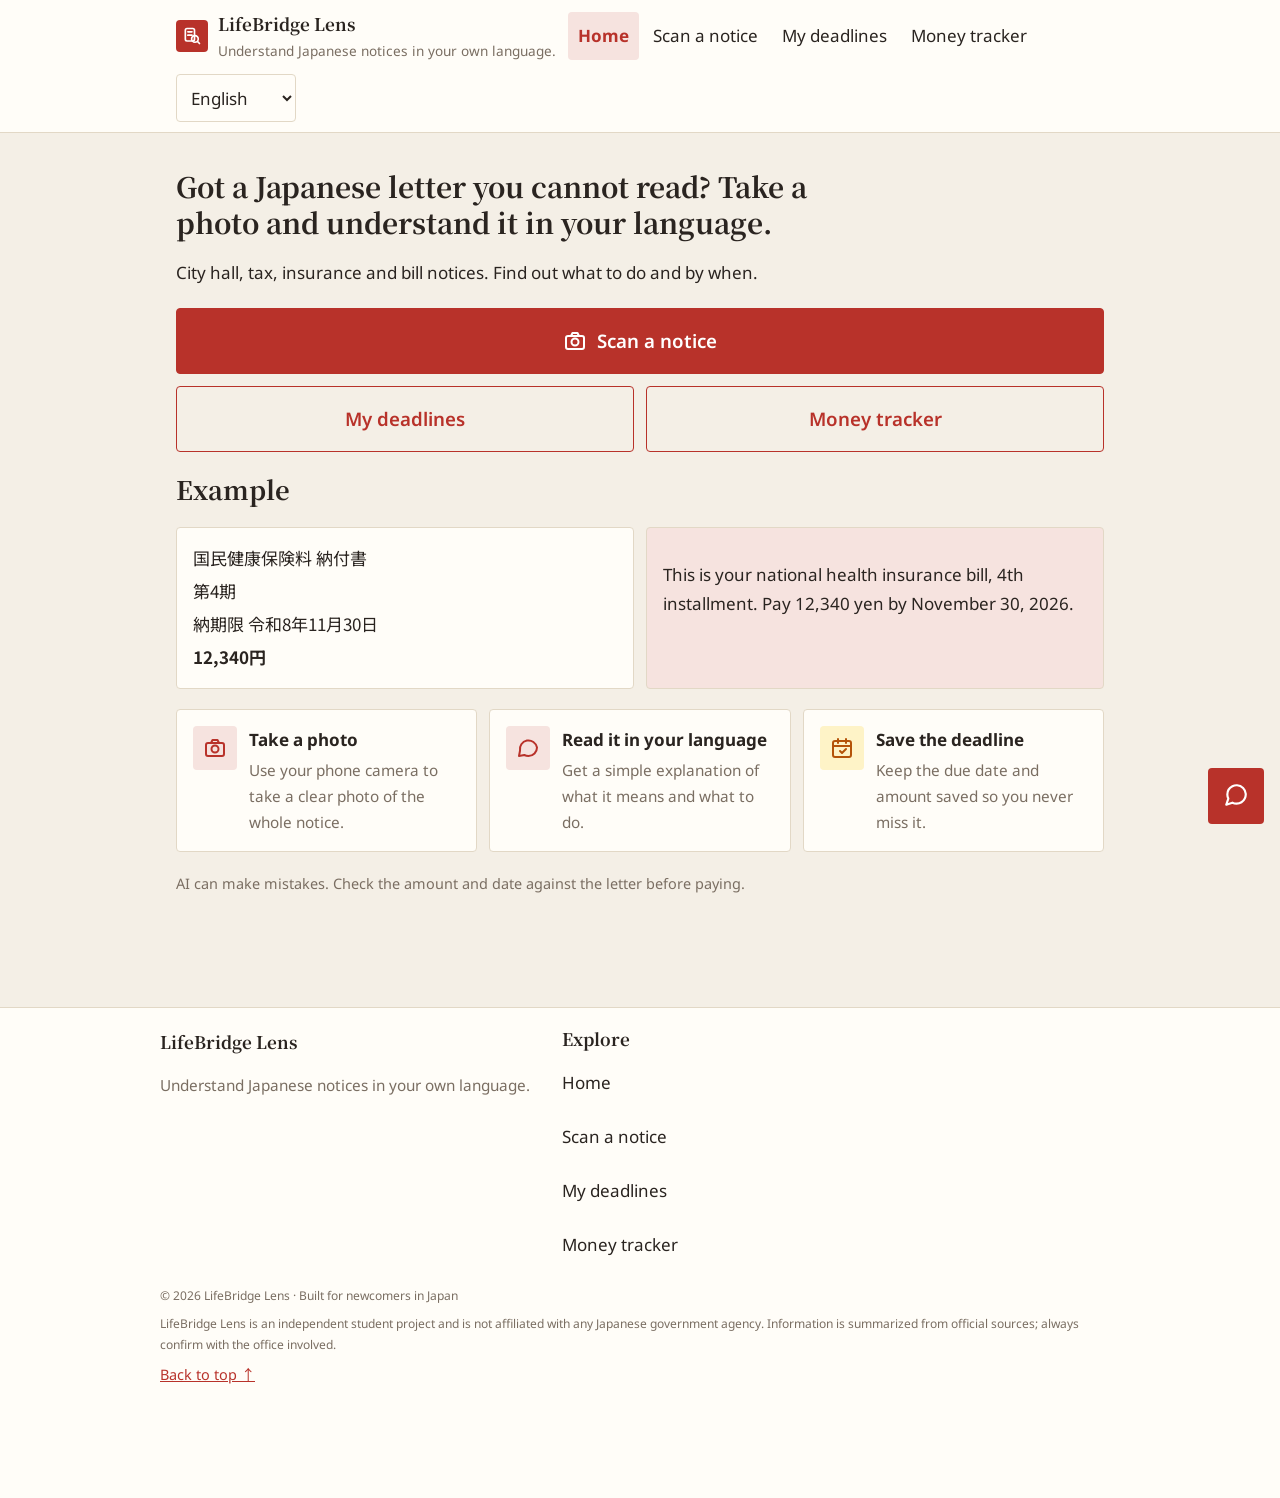
==== commit d56c3c75: "Restyle app to Washi paper-and-hanko theme with token dark mode (lens-v22)" ====
--- a/index.html
+++ b/index.html
@@ -19,10 +19,10 @@
     <title data-i18n="lens.title">LifeBridge Lens</title>
     <link rel="preconnect" href="https://fonts.googleapis.com">
     <link rel="preconnect" href="https://fonts.gstatic.com" crossorigin>
-    <link href="https://fonts.googleapis.com/css2?family=Noto+Sans:wght@400;600;700&family=Noto+Sans+Devanagari:wght@400;600;700&family=Noto+Sans+JP:wght@400;600;700&family=Noto+Sans+Myanmar:wght@400;600;700&display=swap" rel="stylesheet">
+    <link href="https://fonts.googleapis.com/css2?family=Noto+Sans:wght@400;600;700&family=Noto+Sans+Devanagari:wght@400;600;700&family=Noto+Sans+JP:wght@400;600;700&family=Noto+Sans+Myanmar:wght@400;600;700&family=Noto+Serif+JP:wght@400;700&family=Noto+Serif+Devanagari:wght@400;700&display=swap" rel="stylesheet">
     <link rel="stylesheet" href="style.css">
     <link rel="manifest" href="site.webmanifest">
-    <meta name="theme-color" content="#1261ff">
+    <meta name="theme-color" content="#f4efe6">
 </head>
 
 <body id="top"><a class="skip-link" href="#main-content" data-i18n="doc.skip">Skip to content</a>
--- a/style.css
+++ b/style.css
@@ -1,7 +1,24 @@
 /* LifeBridge Lens stylesheet, written for these pages only.
  * Mobile first: base styles fit a phone, the media query at the
  * end widens things on bigger screens.
+ * Washi style: paper background, stamp-red accent, 4px corners.
  */
+
+/* --- Washi tokens: every color on every page comes from here.
+ * The dark theme below only flips these values. Text on
+ * --accent passes WCAG AA in both themes. */
+:root {
+    --page: #f4efe6;
+    --card: #fffdf8;
+    --line: #e2d8c6;
+    --text: #2a2420;
+    --muted: #7a6e62;
+    --accent: #b8322a;
+    --accent-text: #ffffff;
+    --soft: #f6e3df;
+    --ok: #1f9d55;
+    --serif: "Noto Serif JP", "Noto Serif Devanagari", Georgia, "Times New Roman", serif;
+}
 
 /* --- Base --- */
 * {
@@ -16,13 +33,14 @@
     margin: 0;
     font-family: "Noto Sans", "Noto Sans Devanagari", "Noto Sans JP", "Noto Sans Myanmar", system-ui, -apple-system, "Segoe UI", sans-serif;
     line-height: 1.7;
-    color: #2c3a55;
-    background-color: #f6f8fb;
+    color: var(--text);
+    background-color: var(--page);
 }
 
 h1, h2, h3 {
     line-height: 1.3;
-    color: #13203f;
+    color: var(--text);
+    font-family: var(--serif);
 }
 
 img {
@@ -35,10 +53,10 @@
     left: 8px;
     top: -48px;
     padding: 8px 12px;
-    background: #ffffff;
-    color: #1261ff;
-    border: 1px solid #1261ff;
-    border-radius: 8px;
+    background: var(--card);
+    color: var(--accent);
+    border: 1px solid var(--accent);
+    border-radius: 4px;
     z-index: 60;
 }
 
@@ -57,8 +75,8 @@
 
 /* --- Header --- */
 .site-header {
-    background: #ffffff;
-    border-bottom: 1px solid #e3e8f0;
+    background: var(--card);
+    border-bottom: 1px solid var(--line);
 }
 
 .header-cnt {
@@ -81,9 +99,9 @@
     flex-shrink: 0;
     width: 32px;
     height: 32px;
-    border-radius: 8px;
-    background: #1261ff;
-    color: #ffffff;
+    border-radius: 4px;
+    background: var(--accent);
+    color: var(--accent-text);
     display: flex;
     align-items: center;
     justify-content: center;
@@ -100,13 +118,14 @@
 }
 
 .logo-name {
-    font-weight: 700;
-    color: #13203f;
+    font-family: var(--serif);
+    font-weight: 700;
+    color: var(--text);
 }
 
 .logo-tag {
     font-size: 0.8rem;
-    color: #5b6880;
+    color: var(--muted);
 }
 
 /* Phone: the menu hides behind a Menu button (added by i18n.js). */
@@ -114,10 +133,10 @@
     margin-left: auto;
     padding: 8px 12px;
     min-height: 48px;
-    border: 1px solid #1261ff;
-    border-radius: 8px;
-    background: #ffffff;
-    color: #1261ff;
+    border: 1.5px solid var(--accent);
+    border-radius: 4px;
+    background: transparent;
+    color: var(--accent);
     font: inherit;
     cursor: pointer;
 }
@@ -138,13 +157,14 @@
     align-items: center;
     min-height: 48px;
     padding: 8px 10px;
-    border-radius: 8px;
-    color: #2c3a55;
+    border-radius: 4px;
+    color: var(--text);
     text-decoration: none;
 }
 
 .main-nav a.active {
-    background: #e3edff;
+    background: var(--soft);
+    color: var(--accent);
     font-weight: 700;
 }
 
@@ -159,10 +179,11 @@
 .lang-select {
     padding: 8px 10px;
     min-height: 48px;
-    border: 1px solid #c3cee6;
-    border-radius: 8px;
+    border: 1px solid var(--line);
+    border-radius: 4px;
     font: inherit;
-    background: #ffffff;
+    background: var(--card);
+    color: var(--text);
 }
 
 /* --- Page content --- */
@@ -173,7 +194,7 @@
 }
 
 .page-lead {
-    color: #5b6880;
+    color: var(--muted);
 }
 
 .saved-back {
@@ -181,14 +202,14 @@
     min-height: 48px;
     line-height: 48px;
     margin-bottom: 8px;
-    color: #1261ff;
+    color: var(--accent);
     text-decoration: none;
 }
 
 .detail-card {
-    background: #ffffff;
-    border: 1px solid #e3e8f0;
-    border-radius: 12px;
+    background: var(--card);
+    border: 1px solid var(--line);
+    border-radius: 4px;
     padding: 16px;
     margin: 16px 0;
 }
@@ -200,7 +221,7 @@
 /* Sunken note under the photo upload box. */
 .upload-privacy {
     font-size: 0.85rem;
-    color: #5b6880;
+    color: var(--muted);
 }
 
 /* --- Buttons --- */
@@ -208,10 +229,10 @@
     display: inline-block;
     padding: 10px 16px;
     min-height: 48px;
-    border: 1px solid #1261ff;
-    border-radius: 8px;
-    background: #ffffff;
-    color: #1261ff;
+    border: 1.5px solid var(--accent);
+    border-radius: 4px;
+    background: transparent;
+    color: var(--accent);
     font-size: 1rem;
     font-weight: 600;
     text-align: center;
@@ -220,12 +241,13 @@
 }
 
 .btn-prim {
-    background: #1261ff;
-    color: #ffffff;
+    background: var(--accent);
+    border-color: var(--accent);
+    color: var(--accent-text);
 }
 
 .btn-prim:hover {
-    background: #0b4fd0;
+    filter: brightness(0.93);
 }
 
 /* Visible keyboard focus on every interactive element. */
@@ -234,7 +256,7 @@
 input:focus-visible,
 select:focus-visible,
 textarea:focus-visible {
-    outline: 3px solid #1261ff;
+    outline: 3px solid var(--accent);
     outline-offset: 2px;
 }
 
@@ -242,10 +264,10 @@
 .chip {
     padding: 12px 16px;
     min-height: 48px;
-    border: 1px solid #c3cee6;
-    border-radius: 8px;
-    background: #eef3fb;
-    color: #2c3a55;
+    border: 1px solid var(--line);
+    border-radius: 4px;
+    background: var(--card);
+    color: var(--text);
     font: inherit;
     font-size: 0.9rem;
     cursor: pointer;
@@ -265,10 +287,10 @@
     font: inherit;
     padding: 10px;
     min-height: 48px;
-    border: 1px solid #c3cee6;
-    border-radius: 8px;
-    background: #ffffff;
-    color: #2c3a55;
+    border: 1px solid var(--line);
+    border-radius: 4px;
+    background: var(--card);
+    color: var(--text);
     max-width: 100%;
 }
 
@@ -326,9 +348,9 @@
     display: flex;
     flex-direction: column;
     gap: 10px;
-    background: #ffffff;
-    border: 1px solid #e3e8f0;
-    border-radius: 12px;
+    background: var(--card);
+    border: 1px solid var(--line);
+    border-radius: 4px;
     padding: 16px;
 }
 
@@ -343,7 +365,7 @@
     margin: 0;
     font-size: 1.05rem;
     font-weight: 700;
-    color: #13203f;
+    color: var(--text);
     overflow-wrap: anywhere;
 }
 
@@ -354,22 +376,30 @@
     gap: 8px;
 }
 
+/* Countdown as a small hanko stamp: bordered, tilted, red when soon. */
 .deadline-count {
+    display: inline-block;
+    padding: 2px 10px;
+    border: 1.5px solid var(--muted);
+    border-radius: 4px;
     font-size: 0.9rem;
     font-weight: 600;
-    color: #5b6880;
+    color: var(--muted);
+    transform: rotate(-2deg);
 }
 
 .deadline-count.soon {
-    color: #b91c1c;
+    border-color: var(--accent);
+    color: var(--accent);
     font-weight: 700;
 }
 
 .deadline-amount {
     margin: 0;
+    font-family: var(--serif);
     font-size: 1.1rem;
     font-weight: 700;
-    color: #13203f;
+    color: var(--text);
 }
 
 .deadline-amount:empty {
@@ -386,18 +416,18 @@
 
 .dates-count {
     padding: 2px 10px;
-    border-radius: 8px;
-    background: #eef3fb;
-    color: #2c3a55;
+    border-radius: 4px;
+    background: var(--soft);
+    color: var(--text);
     font-size: 0.85rem;
     font-weight: 700;
 }
 
 /* --- Month calendar on the deadlines page --- */
 .cal {
-    background: #ffffff;
-    border: 1px solid #e3e8f0;
-    border-radius: 12px;
+    background: var(--card);
+    border: 1px solid var(--line);
+    border-radius: 4px;
     padding: 16px;
     margin: 16px 0;
 }
@@ -414,7 +444,7 @@
     margin: 0;
     font-size: 1.05rem;
     font-weight: 700;
-    color: #13203f;
+    color: var(--text);
 }
 
 .cal-grid {
@@ -428,7 +458,7 @@
     text-align: center;
     font-size: 0.75rem;
     font-weight: 700;
-    color: #5b6880;
+    color: var(--muted);
 }
 
 .cal-day {
@@ -437,9 +467,9 @@
     align-items: center;
     justify-content: center;
     min-height: 44px;
-    border-radius: 8px;
+    border-radius: 4px;
     font-size: 0.9rem;
-    color: #2c3a55;
+    color: var(--text);
 }
 
 .cal-day.blank {
@@ -447,13 +477,13 @@
 }
 
 .cal-day.today {
-    outline: 2px solid #1261ff;
+    outline: 2px solid var(--accent);
     outline-offset: -2px;
     font-weight: 700;
 }
 
 .cal-day.has {
-    background: #eef3fb;
+    background: var(--soft);
     font-weight: 700;
 }
 
@@ -464,29 +494,29 @@
 }
 
 .cal-day.done-mark {
-    color: #5b6880;
+    color: var(--muted);
     text-decoration: line-through;
 }
 
 /* --- Money tracker rows (boxes live in tracker.html) --- */
 .entry-date {
-    color: #5b6880;
+    color: var(--muted);
     font-size: 0.85rem;
 }
 
 .entry-note {
-    color: #2c3a55;
+    color: var(--text);
 }
 
 .entry-goal {
     font-size: 0.85rem;
-    color: #1261ff;
+    color: var(--accent);
 }
 
 /* --- Footer --- */
 .site-footer {
-    background: #ffffff;
-    border-top: 1px solid #e3e8f0;
+    background: var(--card);
+    border-top: 1px solid var(--line);
     padding: 20px 16px 110px;
 }
 
@@ -499,12 +529,13 @@
 }
 
 .footer-logo {
-    font-weight: 700;
-    color: #13203f;
+    font-family: var(--serif);
+    font-weight: 700;
+    color: var(--text);
 }
 
 .footer-brand p {
-    color: #5b6880;
+    color: var(--muted);
     font-size: 0.9rem;
 }
 
@@ -523,7 +554,7 @@
     display: flex;
     align-items: center;
     min-height: 48px;
-    color: #2c3a55;
+    color: var(--text);
     text-decoration: none;
 }
 
@@ -533,12 +564,12 @@
     display: flex;
     flex-direction: column;
     gap: 8px;
-    color: #5b6880;
+    color: var(--muted);
     font-size: 0.85rem;
 }
 
 .footer-bottom a {
-    color: #1261ff;
+    color: var(--accent);
 }
 
 /* --- Bottom navigation (added on every page by i18n.js) --- */
@@ -548,8 +579,8 @@
     right: 0;
     bottom: 0;
     display: flex;
-    background: #ffffff;
-    border-top: 1px solid #e3e8f0;
+    background: var(--card);
+    border-top: 1px solid var(--line);
     z-index: 40;
 }
 
@@ -564,7 +595,7 @@
     padding: 10px 4px 12px;
     text-align: center;
     font-size: 0.8rem;
-    color: #5b6880;
+    color: var(--muted);
     text-decoration: none;
 }
 
@@ -579,8 +610,20 @@
 }
 
 .bottom-nav a[aria-current="page"] {
-    color: #1261ff;
-    font-weight: 700;
+    color: var(--accent);
+    font-weight: 700;
+}
+
+/* Desktop: the top nav is already there, so the bottom tab bar
+ * hides on every page and the pages drop the padding kept for it. */
+@media (min-width: 1024px) {
+    .bottom-nav {
+        display: none;
+    }
+
+    .page-cnt {
+        padding-bottom: 24px;
+    }
 }
 
 /* --- Offline banner (added by i18n.js, hidden while online) --- */
@@ -601,9 +644,9 @@
     width: 56px;
     height: 56px;
     border: none;
-    border-radius: 8px;
-    background: #1261ff;
-    color: #ffffff;
+    border-radius: 4px;
+    background: var(--accent);
+    color: var(--accent-text);
     cursor: pointer;
     z-index: 45;
 }
@@ -611,7 +654,7 @@
 .chat-backdrop {
     position: fixed;
     inset: 0;
-    background: rgba(18, 34, 77, 0.45);
+    background: rgba(42, 36, 32, 0.45);
     z-index: 46;
 }
 
@@ -623,9 +666,9 @@
     max-height: 75vh;
     display: flex;
     flex-direction: column;
-    background: #ffffff;
-    border: 1px solid #e3e8f0;
-    border-radius: 12px;
+    background: var(--card);
+    border: 1px solid var(--line);
+    border-radius: 4px;
     z-index: 47;
     overflow: hidden;
 }
@@ -634,41 +677,63 @@
     display: flex;
     align-items: center;
     gap: 10px;
-    padding: 10px 12px;
-    background: #1261ff;
-    color: #ffffff;
-}
-
-.chat-avatar {
-    width: 32px;
-    height: 32px;
-    line-height: 32px;
-    text-align: center;
+    padding: 8px 8px 8px 16px;
+    background: var(--card);
+    color: var(--text);
+    border-bottom: 1px solid var(--line);
+}
+
+.chat-head-text {
+    flex: 1 1 auto;
+    min-width: 0;
+    overflow: hidden;
+    text-overflow: ellipsis;
+    white-space: nowrap;
+    font-size: 16px;
+    font-weight: 700;
+    line-height: 1.3;
+}
+
+/* Small status badge: a 6px dot plus one short line of text. */
+.chat-status {
+    flex-shrink: 0;
+    display: inline-flex;
+    align-items: center;
+    gap: 6px;
+    font-size: 13px;
+    color: var(--muted);
+    white-space: nowrap;
+}
+
+.chat-status-dot {
+    flex-shrink: 0;
+    width: 6px;
+    height: 6px;
     border-radius: 50%;
-    background: #ffffff;
-    color: #1261ff;
-    font-weight: 700;
-}
-
-.chat-head-text {
-    display: flex;
-    flex-direction: column;
-}
-
-.chat-status {
-    font-size: 0.8rem;
-    opacity: 0.9;
+    background: var(--ok);
+}
+
+.chat-status.off .chat-status-dot {
+    background: #8a94a8;
 }
 
 .chat-close {
-    margin-left: auto;
+    flex-shrink: 0;
+    display: flex;
+    align-items: center;
+    justify-content: center;
     min-width: 48px;
     min-height: 48px;
     border: none;
+    border-radius: 4px;
     background: transparent;
-    color: #ffffff;
-    font-size: 1.2rem;
+    color: var(--text);
     cursor: pointer;
+}
+
+.chat-close svg {
+    width: 22px;
+    height: 22px;
 }
 
 .chat-msgs {
@@ -677,38 +742,81 @@
     overscroll-behavior: contain;
     display: flex;
     flex-direction: column;
-    gap: 8px;
-}
-
-.chat-msg-user {
-    align-self: flex-end;
-    max-width: 85%;
-    padding: 8px 12px;
-    border-radius: 12px 12px 4px 12px;
-    background: #1261ff;
-    color: #ffffff;
-}
-
-.chat-msg-bot {
-    align-self: flex-start;
-    max-width: 85%;
-    padding: 8px 12px;
-    border-radius: 12px 12px 12px 4px;
-    background: #eef3fb;
-    color: #2c3a55;
-}
-
-.chat-time {
+    gap: 16px;
+    min-width: 0;
+}
+
+/* Shared message rows: the Ask LifeBridge panel and the
+ * explain-page follow-up thread use the same markup. */
+.lb-msg {
+    display: flex;
+    align-items: flex-start;
+    gap: 10px;
+    min-width: 0;
+}
+
+.lb-msg-avatar {
+    flex-shrink: 0;
+    width: 32px;
+    height: 32px;
+    border-radius: 4px;
+    display: flex;
+    align-items: center;
+    justify-content: center;
+}
+
+.lb-msg-avatar svg {
+    width: 20px;
+    height: 20px;
+}
+
+.lb-msg-bot .lb-msg-avatar {
+    background: var(--accent);
+    color: var(--accent-text);
+}
+
+.lb-msg-user .lb-msg-avatar {
+    background: var(--text);
+    color: var(--card);
+}
+
+.lb-msg-main {
+    flex: 1;
+    min-width: 0;
+}
+
+.lb-msg-name {
+    font-size: 13px;
+    font-weight: 700;
+    line-height: 1.4;
+}
+
+.lb-msg-bot .lb-msg-name {
+    color: var(--accent);
+}
+
+.lb-msg-user .lb-msg-name {
+    color: var(--text);
+}
+
+.lb-msg-text {
+    margin: 2px 0 0;
+    font-size: 15px;
+    line-height: 1.8;
+    color: var(--text);
+    white-space: pre-wrap;
+    overflow-wrap: anywhere;
+}
+
+.lb-msg-time {
+    margin-top: 2px;
+    font-size: 12px;
+    color: var(--muted);
+}
+
+.chat-source {
     font-size: 0.75rem;
-    color: #5b6880;
-}
-
-.chat-time.user {
-    align-self: flex-end;
-}
-
-.chat-time.bot {
-    align-self: flex-start;
+    color: var(--muted);
 }
 
 .chat-links {
@@ -718,24 +826,197 @@
 }
 
 .chat-link {
-    color: #1261ff;
-}
-
-.chat-chips {
-    display: flex;
-    flex-wrap: wrap;
+    color: var(--accent);
+}
+
+/* Welcome state: shown centered before the first message. */
+.chat-welcome {
+    display: flex;
+    flex-direction: column;
+    align-items: center;
+    text-align: center;
     gap: 8px;
-    padding: 0 12px 8px;
-}
-
-.chat-form {
-    display: flex;
+    margin: auto 0;
+    padding: 24px 8px;
+}
+
+.chat-welcome-icon {
+    display: flex;
+    align-items: center;
+    justify-content: center;
+    width: 64px;
+    height: 64px;
+    border-radius: 4px;
+    background: var(--soft);
+    color: var(--accent);
+}
+
+.chat-welcome-icon svg {
+    width: 32px;
+    height: 32px;
+}
+
+.chat-welcome-kicker {
+    margin: 8px 0 0;
+    font-size: 12px;
+    font-weight: 700;
+    letter-spacing: 0.08em;
+    color: var(--muted);
+}
+
+.chat-welcome-title {
+    margin: 0;
+    font-family: var(--serif);
+    font-size: 24px;
+    font-weight: 600;
+    line-height: 1.3;
+    color: var(--text);
+}
+
+.chat-welcome-sub {
+    margin: 0 0 8px;
+    font-size: 14px;
+    color: var(--muted);
+}
+
+.chat-suggest-list {
+    display: flex;
+    flex-direction: column;
     gap: 8px;
-    padding: 8px 12px 12px;
-}
-
-.chat-form input {
+    width: 100%;
+}
+
+.chat-suggest {
+    display: flex;
+    align-items: center;
+    gap: 8px;
+    width: 100%;
+    min-height: 48px;
+    padding: 12px 14px;
+    background: var(--card);
+    border: 1px solid var(--line);
+    border-radius: 4px;
+    font: inherit;
+    font-size: 15px;
+    color: var(--text);
+    text-align: left;
+    cursor: pointer;
+}
+
+.chat-suggest span {
     flex: 1;
+    min-width: 0;
+}
+
+.chat-suggest svg {
+    flex-shrink: 0;
+    width: 18px;
+    height: 18px;
+    color: var(--accent);
+}
+
+/* Composer: one box holding the textarea plus a
+ * hint and Send row underneath. */
+.chat-composer {
+    margin: 0 12px 12px;
+    padding: 8px 8px 8px 14px;
+    background: var(--card);
+    border: 1px solid var(--line);
+    border-radius: 4px;
+}
+
+.chat-composer:focus-within {
+    border-color: var(--accent);
+}
+
+.chat-input {
+    display: block;
+    width: 100%;
+    min-height: 48px;
+    max-height: 135px;
+    padding: 10px 6px 10px 0;
+    border: none;
+    border-radius: 0;
+    background: transparent;
+    color: var(--text);
+    font: inherit;
+    font-size: 15px;
+    line-height: 1.8;
+    resize: none;
+}
+
+.chat-input:focus {
+    outline: none;
+}
+
+.chat-composer-row {
+    display: flex;
+    align-items: center;
+    gap: 8px;
+}
+
+.chat-hint {
+    flex: 1;
+    min-width: 0;
+    overflow: hidden;
+    text-overflow: ellipsis;
+    white-space: nowrap;
+    font-size: 12px;
+    color: var(--muted);
+}
+
+@media (max-width: 399px) {
+    .chat-hint {
+        display: none;
+    }
+}
+
+.chat-send {
+    flex-shrink: 0;
+    display: inline-flex;
+    align-items: center;
+    gap: 8px;
+    margin-left: auto;
+}
+
+.chat-send svg {
+    width: 18px;
+    height: 18px;
+}
+
+/* Thinking indicator for the follow-up chat while /ask runs. */
+.lb-thinking {
+    display: flex;
+    align-items: center;
+    gap: 8px;
+    font-size: 14px;
+    color: var(--muted);
+}
+
+.lb-thinking-dots {
+    display: inline-flex;
+    gap: 4px;
+}
+
+.lb-thinking-dots span {
+    width: 6px;
+    height: 6px;
+    border-radius: 50%;
+    background: var(--muted);
+    animation: lb-thinking-fade 1.2s infinite;
+}
+
+.lb-thinking-dots span:nth-child(2) {
+    animation-delay: 0.2s;
+}
+
+.lb-thinking-dots span:nth-child(3) {
+    animation-delay: 0.4s;
+}
+
+@keyframes lb-thinking-fade {
+    0%, 100% { opacity: 0.25; }
+    50% { opacity: 1; }
 }
 
 /* Lock the page behind an open chat panel. */
@@ -754,13 +1035,13 @@
 }
 
 .home-sub {
-    color: #2c3a55;
+    color: var(--text);
 }
 
 .ai-note {
     margin-top: 20px;
     font-size: 0.85rem;
-    color: #5b6880;
+    color: var(--muted);
 }
 
 .example-grid {
@@ -771,20 +1052,20 @@
 
 .example-before,
 .example-after {
-    border-radius: 12px;
+    border-radius: 4px;
     padding: 16px;
 }
 
 .example-before {
-    background: #ffffff;
-    border: 1px solid #e3e8f0;
+    background: var(--card);
+    border: 1px solid var(--line);
     font-family: "Noto Sans JP", "Noto Sans", sans-serif;
 }
 
 .example-after {
-    background: #eaf1ff;
-    border: 1px solid #c9dbff;
-    color: #2c3a55;
+    background: var(--soft);
+    border: 1px solid var(--line);
+    color: var(--text);
 }
 
 .example-before p {
@@ -809,9 +1090,9 @@
     display: flex;
     align-items: flex-start;
     gap: 12px;
-    background: #ffffff;
-    border: 1px solid #e3e8f0;
-    border-radius: 12px;
+    background: var(--card);
+    border: 1px solid var(--line);
+    border-radius: 4px;
     padding: 16px;
     min-height: 48px;
 }
@@ -824,21 +1105,21 @@
 
 .step-title {
     font-weight: 700;
-    color: #13203f;
+    color: var(--text);
 }
 
 .step-desc {
     font-size: 0.9rem;
-    color: #5b6880;
+    color: var(--muted);
 }
 
 .step-icon {
     flex-shrink: 0;
     width: 44px;
     height: 44px;
-    border-radius: 8px;
-    background: #eef3fb;
-    color: #1261ff;
+    border-radius: 4px;
+    background: var(--soft);
+    color: var(--accent);
     display: flex;
     align-items: center;
     justify-content: center;
@@ -860,45 +1141,105 @@
     height: 18px;
     vertical-align: -3px;
     margin-right: 6px;
-    color: #1261ff;
+    color: var(--accent);
 }
 
 .card-icon.warn {
     color: #b45309;
 }
 
-/* --- Result summary bar (Deadline + Amount) --- */
+/* --- Result summary box (Deadline + Amount + hanko stamp) --- */
 .summary-bar {
+    position: relative;
     display: flex;
     flex-direction: column;
     gap: 12px;
     margin-bottom: 16px;
     padding: 16px;
-    border-radius: 12px;
-    background: #fef3c7;
-    border: 1px solid #f6d77a;
-    color: #92400e;
+    border-radius: 4px;
+    background: var(--card);
+    border: 1.5px solid var(--accent);
+    color: var(--text);
 }
 
 .summary-item {
     display: flex;
     flex-direction: column;
+    /* Keep long deadline text clear of the hanko stamp. */
+    padding-right: 74px;
 }
 
 .summary-label {
-    font-size: 0.85rem;
+    font-size: 12px;
+    font-weight: 700;
+    letter-spacing: 0.08em;
+    text-transform: uppercase;
+    color: var(--muted);
 }
 
 .summary-big {
-    font-size: 22px;
-    font-weight: 700;
-    color: #13203f;
+    font-family: var(--serif);
+    font-size: 26px;
+    font-weight: 700;
+    color: var(--text);
     line-height: 1.4;
 }
 
 .summary-days {
     font-weight: 600;
-    color: #92400e;
+    color: var(--muted);
+}
+
+/* Round hanko stamp on the top right: days-left number big,
+ * "days left" small under it, or "Overdue" once passed. */
+.hanko {
+    position: absolute;
+    top: 12px;
+    right: 12px;
+    width: 62px;
+    height: 62px;
+    border-radius: 50%;
+    border: 2.5px solid var(--accent);
+    background: var(--card);
+    color: var(--accent);
+    display: flex;
+    flex-direction: column;
+    align-items: center;
+    justify-content: center;
+    transform: rotate(-8deg);
+    line-height: 1.15;
+    text-align: center;
+}
+
+#summary-hanko-num {
+    font-family: var(--serif);
+    font-size: 20px;
+    font-weight: 700;
+}
+
+#summary-hanko-num:empty {
+    display: none;
+}
+
+#summary-hanko-sub {
+    font-size: 9px;
+    font-weight: 600;
+}
+
+.hanko.overdue #summary-hanko-sub {
+    font-size: 12px;
+}
+
+/* Save buttons side by side inside the summary box. */
+.summary-save {
+    display: flex;
+    gap: 8px;
+    margin-top: 12px;
+}
+
+.summary-save .btn {
+    flex: 1 1 0;
+    min-width: 0;
 }
 
 .summary-days-line {
@@ -923,7 +1264,7 @@
 
 .summary-sub {
     font-size: 0.85rem;
-    color: #92400e;
+    color: var(--muted);
 }
 
 .summary-sub:empty {
@@ -937,31 +1278,29 @@
 }
 
 .summary-bar.soon {
-    background: #fee2e2;
-    border-color: #f0a3a3;
-    color: #7a1212;
+    background: var(--soft);
+    border-color: var(--accent);
 }
 
 .summary-bar.soon .summary-days {
-    color: #b91c1c;
+    color: var(--accent);
+    font-weight: 700;
 }
 
 .summary-bar.passed {
-    background: #eef1f6;
-    border-color: #c3cee6;
-    color: #44506b;
+    border-color: var(--line);
 }
 
 .summary-bar.passed .summary-days {
-    color: #5b6880;
+    color: var(--muted);
 }
 
 .summary-bar.soon .summary-sub {
-    color: #7a1212;
+    color: var(--muted);
 }
 
 .summary-bar.passed .summary-sub {
-    color: #5b6880;
+    color: var(--muted);
 }
 
 /* --- Numbered checklist for the next-steps card --- */
@@ -975,7 +1314,7 @@
     gap: 10px;
     font-size: 14px;
     line-height: 1.6;
-    color: #2c3a55;
+    color: var(--text);
 }
 
 .check-list li {
@@ -988,13 +1327,13 @@
 .check-list li::before {
     content: counter(step);
     flex-shrink: 0;
-    width: 26px;
-    height: 26px;
-    line-height: 26px;
+    width: 24px;
+    height: 24px;
+    line-height: 24px;
     text-align: center;
-    border-radius: 8px;
-    background: #1261ff;
-    color: #ffffff;
+    border-radius: 4px;
+    background: var(--soft);
+    color: var(--accent);
     font-weight: 700;
     font-size: 14px;
 }
@@ -1004,19 +1343,87 @@
     border-left: 4px solid #b45309;
 }
 
-/* Staff card: thick primary border, big Japanese sentence. */
+/* Marked photo: numbered dots over the uploaded image. The stage
+ * shrink-wraps the image and dots use percentage positions, so they
+ * stay aligned at any size. */
+.marked-photo {
+    margin: 0 0 16px;
+}
+
+.marker-stage {
+    position: relative;
+}
+
+.marker-stage img {
+    display: block;
+    width: 100%;
+    height: auto;
+    border-radius: 4px;
+    border: 1px solid var(--line);
+    background-color: var(--card);
+}
+
+#marker-layer {
+    position: absolute;
+    inset: 0;
+}
+
+.marker-dot {
+    position: absolute;
+    transform: translate(-50%, -50%);
+    width: 28px;
+    height: 28px;
+    line-height: 24px;
+    text-align: center;
+    border-radius: 50%;
+    background: var(--accent);
+    color: var(--accent-text);
+    font-weight: 700;
+    font-size: 14px;
+    border: 2px solid #ffffff;
+}
+
+.marked-photo figcaption {
+    margin-top: 8px;
+    font-size: 14px;
+}
+
+.marker-list {
+    margin: 4px 0 0;
+    padding-left: 24px;
+    color: var(--text);
+    line-height: 1.6;
+}
+
+/* Staff card: thick accent border, big Japanese sentence. */
 .staff-card {
-    border: 2px solid #1261ff;
+    border: 2px solid var(--accent);
 }
 
 .staff-phrase {
-    font-family: "Noto Sans JP", "Noto Sans", sans-serif;
+    font-family: var(--serif);
     font-size: 24px;
     font-weight: 700;
 }
 
 .staff-meaning {
-    color: #5b6880;
+    color: var(--muted);
+}
+
+#result-staff-reading:empty {
+    display: none;
+}
+
+.staff-practice-title {
+    margin: 12px 0 4px;
+}
+
+.staff-vars {
+    margin: 0;
+    padding-left: 24px;
+    font-size: 14px;
+    line-height: 1.7;
+    color: var(--text);
 }
 
 /* --- Loading card shown while a scan runs --- */
@@ -1035,8 +1442,8 @@
     width: 56px;
     height: 56px;
     object-fit: cover;
-    border-radius: 8px;
-    border: 1px solid #e3e8f0;
+    border-radius: 4px;
+    border: 1px solid var(--line);
     flex-shrink: 0;
 }
 
@@ -1046,7 +1453,7 @@
 }
 
 .muted-text {
-    color: #5b6880;
+    color: var(--muted);
     font-size: 0.85rem;
 }
 
@@ -1058,7 +1465,7 @@
     flex-direction: column;
     gap: 8px;
     font-size: 14px;
-    color: #5b6880;
+    color: var(--muted);
 }
 
 .load-steps li {
@@ -1067,7 +1474,7 @@
     gap: 10px;
     padding: 8px 12px;
     border: 2px solid transparent;
-    border-radius: 8px;
+    border-radius: 4px;
 }
 
 .load-dot {
@@ -1075,7 +1482,7 @@
     width: 22px;
     height: 22px;
     border-radius: 50%;
-    border: 2px solid #c3cee6;
+    border: 2px solid var(--line);
     display: flex;
     align-items: center;
     justify-content: center;
@@ -1088,12 +1495,12 @@
 }
 
 .load-steps li.load-done {
-    color: #2c3a55;
+    color: var(--text);
 }
 
 .load-steps li.load-done .load-dot {
-    background: #1261ff;
-    border-color: #1261ff;
+    background: var(--ok);
+    border-color: var(--ok);
     color: #ffffff;
 }
 
@@ -1102,8 +1509,8 @@
 }
 
 .load-steps li.load-current {
-    border-color: #1261ff;
-    color: #2c3a55;
+    border-color: var(--accent);
+    color: var(--text);
 }
 
 .spinner {
@@ -1113,8 +1520,8 @@
     height: 16px;
     margin-left: auto;
     border-radius: 50%;
-    border: 2px solid #c9dbff;
-    border-top-color: #1261ff;
+    border: 2px solid var(--line);
+    border-top-color: var(--accent);
     animation: spin 1s linear infinite;
 }
 
@@ -1129,7 +1536,7 @@
 .load-privacy {
     margin: 0;
     font-size: 0.85rem;
-    color: #5b6880;
+    color: var(--muted);
 }
 
 /* --- Scan progress steps (lit one by one while a scan runs) --- */
@@ -1141,7 +1548,7 @@
     flex-direction: column;
     gap: 8px;
     font-size: 14px;
-    color: #5b6880;
+    color: var(--muted);
 }
 
 .scan-steps li {
@@ -1150,7 +1557,7 @@
     gap: 10px;
     padding: 8px 12px;
     border: 2px solid transparent;
-    border-radius: 8px;
+    border-radius: 4px;
 }
 
 .scan-steps li::before {
@@ -1159,25 +1566,44 @@
     width: 14px;
     height: 14px;
     border-radius: 50%;
-    border: 2px solid #c3cee6;
-}
-
-.scan-steps li.on {
-    border-color: #1261ff;
-    color: #2c3a55;
-    font-weight: 600;
-}
-
-.scan-steps li.on::before {
-    background: #1261ff;
-    border-color: #1261ff;
+    border: 2px solid var(--line);
+}
+
+.scan-steps li.current {
+    color: var(--text);
+    font-weight: 700;
+}
+
+.scan-steps li.current::before {
+    border-color: var(--line);
+    border-top-color: var(--accent);
+    animation: lb-spin 0.9s linear infinite;
+}
+
+.scan-steps li.done {
+    color: var(--text);
+}
+
+.scan-steps li.done::before {
+    width: 7px;
+    height: 13px;
+    margin: 0 4px 0 3px;
+    border-radius: 0;
+    border: none;
+    border-right: 3px solid var(--ok);
+    border-bottom: 3px solid var(--ok);
+    transform: rotate(45deg);
+}
+
+@keyframes lb-spin {
+    to { transform: rotate(360deg); }
 }
 
 /* --- Deadline urgency badges --- */
 .due {
     display: inline-block;
     padding: 4px 10px;
-    border-radius: 8px;
+    border-radius: 4px;
     background: #fef3c7;
     color: #b45309;
     font-weight: 600;
@@ -1194,83 +1620,50 @@
     color: #5a6478;
 }
 
-/* --- Dark theme --- */
-html[data-theme="dark"] body {
-    color: #e6ecf7;
-    background-color: #0f1a33;
-}
-
-html[data-theme="dark"] h1,
-html[data-theme="dark"] h2,
-html[data-theme="dark"] h3 {
-    color: #e6ecf7;
-}
-
-html[data-theme="dark"] .site-header,
-html[data-theme="dark"] .site-footer,
-html[data-theme="dark"] .detail-card,
-html[data-theme="dark"] .date-list li,
-html[data-theme="dark"] .chat-panel {
-    background: #16244a;
-    border-color: #26355c;
-}
-
-html[data-theme="dark"] .logo-name,
-html[data-theme="dark"] .footer-logo,
-html[data-theme="dark"] .footer-links a,
-html[data-theme="dark"] .main-nav a {
-    color: #e6ecf7;
-}
-
-html[data-theme="dark"] .logo-tag,
-html[data-theme="dark"] .page-lead,
-html[data-theme="dark"] .footer-brand p,
-html[data-theme="dark"] .footer-bottom,
-html[data-theme="dark"] .entry-date,
-html[data-theme="dark"] .entry-note,
-html[data-theme="dark"] .upload-privacy,
-html[data-theme="dark"] .chat-time,
-html[data-theme="dark"] .ai-note {
-    color: #aab6ca;
-}
-
-html[data-theme="dark"] .main-nav a.active {
-    background: #26355c;
-}
-
-html[data-theme="dark"] .btn,
-html[data-theme="dark"] .chip,
-html[data-theme="dark"] .menu-btn {
-    background: transparent;
-    border-color: #9dbcff;
-    color: #9dbcff;
-}
-
-html[data-theme="dark"] .btn-prim {
-    background: #1261ff;
-    border-color: #1261ff;
-    color: #ffffff;
-}
-
-html[data-theme="dark"] input,
-html[data-theme="dark"] select,
-html[data-theme="dark"] textarea,
-html[data-theme="dark"] .lang-select {
-    background-color: #101d3d;
-    border-color: #33456e;
-    color: #e6ecf7;
-}
-
-html[data-theme="dark"] .chat-msg-bot {
-    background: #1d2f5c;
-    color: #e6ecf7;
-}
-
-html[data-theme="dark"] .chat-link,
-html[data-theme="dark"] .footer-bottom a,
-html[data-theme="dark"] .saved-back,
-html[data-theme="dark"] .entry-goal {
-    color: #9dbcff;
+/* --- Dark theme: the tokens flip, everything else follows. --- */
+html[data-theme="dark"] {
+    --page: #1c1916;
+    --card: #26221e;
+    --line: #3a332c;
+    --text: #efe7da;
+    --muted: #a99c8c;
+    --accent: #e0675c;
+    --accent-text: #1c1916;
+    --soft: #3a2622;
+    --ok: #8fe3a6;
+}
+
+/* Fixed urgency colors that keep their own dark values. */
+html[data-theme="dark"] .due {
+    background: #3a2a08;
+    color: #fcd34d;
+}
+
+html[data-theme="dark"] .due-soon {
+    background: #3d1414;
+    color: #f3c1c1;
+}
+
+html[data-theme="dark"] .due-passed {
+    color: #c3cede;
+}
+
+html[data-theme="dark"] .cal-day.soon {
+    background: #3d1414;
+    color: #f3c1c1;
+}
+
+html[data-theme="dark"] .step-icon.amber {
+    background: #3a2a08;
+    color: #fcd34d;
+}
+
+html[data-theme="dark"] .card-icon.warn {
+    color: #fcd34d;
+}
+
+html[data-theme="dark"] .check-card {
+    border-left-color: #fcd34d;
 }
 
 html[data-theme="dark"] .net-banner {
@@ -1279,286 +1672,8 @@
     color: #f0dfa8;
 }
 
-html[data-theme="dark"] .bottom-nav {
-    background: #16244a;
-    border-color: #26355c;
-}
-
-html[data-theme="dark"] .bottom-nav a {
-    color: #aab6ca;
-}
-
-html[data-theme="dark"] .bottom-nav a[aria-current="page"] {
-    color: #9dbcff;
-}
-
-/* Tracker summary tiles live in tracker.html; their dark
- * colors live here so one file owns the whole dark theme. */
-html[data-theme="dark"] .summary-box {
-    background: #16244a;
-    border-color: #26355c;
-}
-
-html[data-theme="dark"] .summary-box span {
-    color: #c3cede;
-}
-
-html[data-theme="dark"] .summary-box strong {
-    color: #ffffff;
-}
-
-/* Lens page sections live in explain.html; their dark
- * colors live here so one file owns the whole dark theme. */
-html[data-theme="dark"] .page-hero {
-    background: #16244a;
-    border-color: #26355c;
-}
-
-html[data-theme="dark"] .eyebrow {
-    background: #26355c;
-    border-color: #33456e;
-    color: #e6ecf7;
-}
-
-html[data-theme="dark"] .card {
-    background: #16244a;
-    border-color: #26355c;
-}
-
-html[data-theme="dark"] .upload-area {
-    background: #101d3d;
-    border-color: #33456e;
-}
-
-html[data-theme="dark"] .explain-lead,
-html[data-theme="dark"] .upload-hint {
-    color: #c3cede;
-}
-
-html[data-theme="dark"] #language {
-    background-color: #101d3d;
-    border-color: #33456e;
-    color: #e6ecf7;
-}
-
-html[data-theme="dark"] .result-card {
-    background: #1d2f5c;
-    border-color: #26355c;
-}
-
-html[data-theme="dark"] .result-card p {
-    color: #d3dbe8;
-}
-
-html[data-theme="dark"] .staff-card {
-    border-color: #9dbcff;
-}
-
-html[data-theme="dark"] .staff-meaning {
-    color: #aab6ca;
-}
-
-html[data-theme="dark"] .chip {
-    background: transparent;
-    border-color: #9dbcff;
-    color: #9dbcff;
-}
-
-html[data-theme="dark"] #sample-btn,
-html[data-theme="dark"] #view-dates-btn {
-    background: transparent;
-    border-color: #9dbcff;
-    color: #9dbcff;
-}
-
-html[data-theme="dark"] .home-title,
-html[data-theme="dark"] .home-sub {
-    color: #e6ecf7;
-}
-
-html[data-theme="dark"] .example-before,
-html[data-theme="dark"] .steps li {
-    background: #16244a;
-    border-color: #26355c;
-}
-
-html[data-theme="dark"] .example-after {
-    background: #1d2f5c;
-    border-color: #33456e;
-    color: #e6ecf7;
-}
-
-html[data-theme="dark"] .card-icon {
-    color: #9dbcff;
-}
-
-html[data-theme="dark"] .card-icon.warn {
-    color: #fcd34d;
-}
-
-html[data-theme="dark"] .step-icon {
-    background: #1d2f5c;
-    color: #9dbcff;
-}
-
-html[data-theme="dark"] .step-icon.amber {
-    background: #3a2a08;
-    color: #fcd34d;
-}
-
-html[data-theme="dark"] .summary-bar {
-    background: #3a2a08;
-    border-color: #6b4e12;
-    color: #fcd34d;
-}
-
-html[data-theme="dark"] .summary-big {
-    color: #ffffff;
-}
-
-html[data-theme="dark"] .summary-days,
-html[data-theme="dark"] .summary-sub {
-    color: #fcd34d;
-}
-
-html[data-theme="dark"] .summary-bar.soon {
-    background: #3d1414;
-    border-color: #8a2a2a;
-    color: #f3c1c1;
-}
-
-html[data-theme="dark"] .summary-bar.soon .summary-days {
-    color: #f3c1c1;
-}
-
-html[data-theme="dark"] .summary-bar.passed {
-    background: #1a2340;
-    border-color: #33456e;
-    color: #c3cede;
-}
-
-html[data-theme="dark"] .summary-bar.passed .summary-days {
-    color: #c3cede;
-}
-
-html[data-theme="dark"] .check-list {
-    color: #d3dbe8;
-}
-
-html[data-theme="dark"] .load-steps,
-html[data-theme="dark"] .muted-text,
-html[data-theme="dark"] .load-privacy {
-    color: #aab6ca;
-}
-
-html[data-theme="dark"] .load-steps li.load-done,
-html[data-theme="dark"] .load-steps li.load-current {
-    color: #e6ecf7;
-}
-
-html[data-theme="dark"] .load-steps li.load-current {
-    border-color: #9dbcff;
-}
-
-html[data-theme="dark"] .due {
-    background: #3a2a08;
-    color: #fcd34d;
-}
-
-html[data-theme="dark"] .due-soon {
-    background: #3d1414;
-    color: #f3c1c1;
-}
-
-html[data-theme="dark"] .due-passed {
-    background: transparent;
-    color: #c3cede;
-}
-
-html[data-theme="dark"] .hero-text {
-    color: #e6ecf7;
-}
-
-html[data-theme="dark"] .step-title {
-    color: #e6ecf7;
-}
-
-html[data-theme="dark"] .step-desc {
-    color: #aab6ca;
-}
-
-html[data-theme="dark"] .scan-steps {
-    color: #aab6ca;
-}
-
-html[data-theme="dark"] .scan-steps li.on {
-    border-color: #9dbcff;
-    color: #e6ecf7;
-}
-
-html[data-theme="dark"] .scan-steps li.on::before {
-    background: #9dbcff;
-    border-color: #9dbcff;
-}
-
-html[data-theme="dark"] .check-card {
-    border-left-color: #fcd34d;
-}
-
-html[data-theme="dark"] .deadline-title,
-html[data-theme="dark"] .deadline-amount,
-html[data-theme="dark"] .cal-title {
-    color: #e6ecf7;
-}
-
-html[data-theme="dark"] .deadline-count {
-    color: #aab6ca;
-}
-
-html[data-theme="dark"] .deadline-count.soon {
-    color: #f3c1c1;
-}
-
-html[data-theme="dark"] .dates-count {
-    background: #26355c;
-    color: #e6ecf7;
-}
-
-html[data-theme="dark"] .cal {
-    background: #16244a;
-    border-color: #26355c;
-}
-
-html[data-theme="dark"] .cal-dow {
-    color: #aab6ca;
-}
-
-html[data-theme="dark"] .cal-day {
-    color: #e6ecf7;
-}
-
-html[data-theme="dark"] .cal-day.today {
-    outline-color: #9dbcff;
-}
-
-html[data-theme="dark"] .cal-day.has {
-    background: #1d2f5c;
-}
-
-html[data-theme="dark"] .cal-day.soon {
-    background: #3d1414;
-    color: #f3c1c1;
-}
-
-html[data-theme="dark"] .cal-day.done-mark {
-    color: #aab6ca;
-}
-
-/* Tracker rows, tags, progress and delete buttons in the dark theme. */
-html[data-theme="dark"] .entry-row {
-    border-color: #26355c;
-}
-
+/* Tracker tiles use fixed urgency colors, so they keep
+ * their own dark values (tracker.html has no dark block). */
 html[data-theme="dark"] .tag-income {
     background: #12351f;
     color: #8fe3a6;
@@ -1567,15 +1682,6 @@
 html[data-theme="dark"] .tag-expense {
     background: #3d1414;
     color: #f3c1c1;
-}
-
-html[data-theme="dark"] .tag-saving {
-    background: #1d2f5c;
-    color: #9dbcff;
-}
-
-html[data-theme="dark"] .progress {
-    background: #26355c;
 }
 
 html[data-theme="dark"] .del-btn {
@@ -1654,4 +1760,12 @@
     .spinner {
         animation: none;
     }
-}
+    .lb-thinking-dots span {
+        animation: none;
+    }
+    .scan-steps li.current::before {
+        animation: none;
+        border-color: var(--accent);
+        background: var(--accent);
+    }
+}
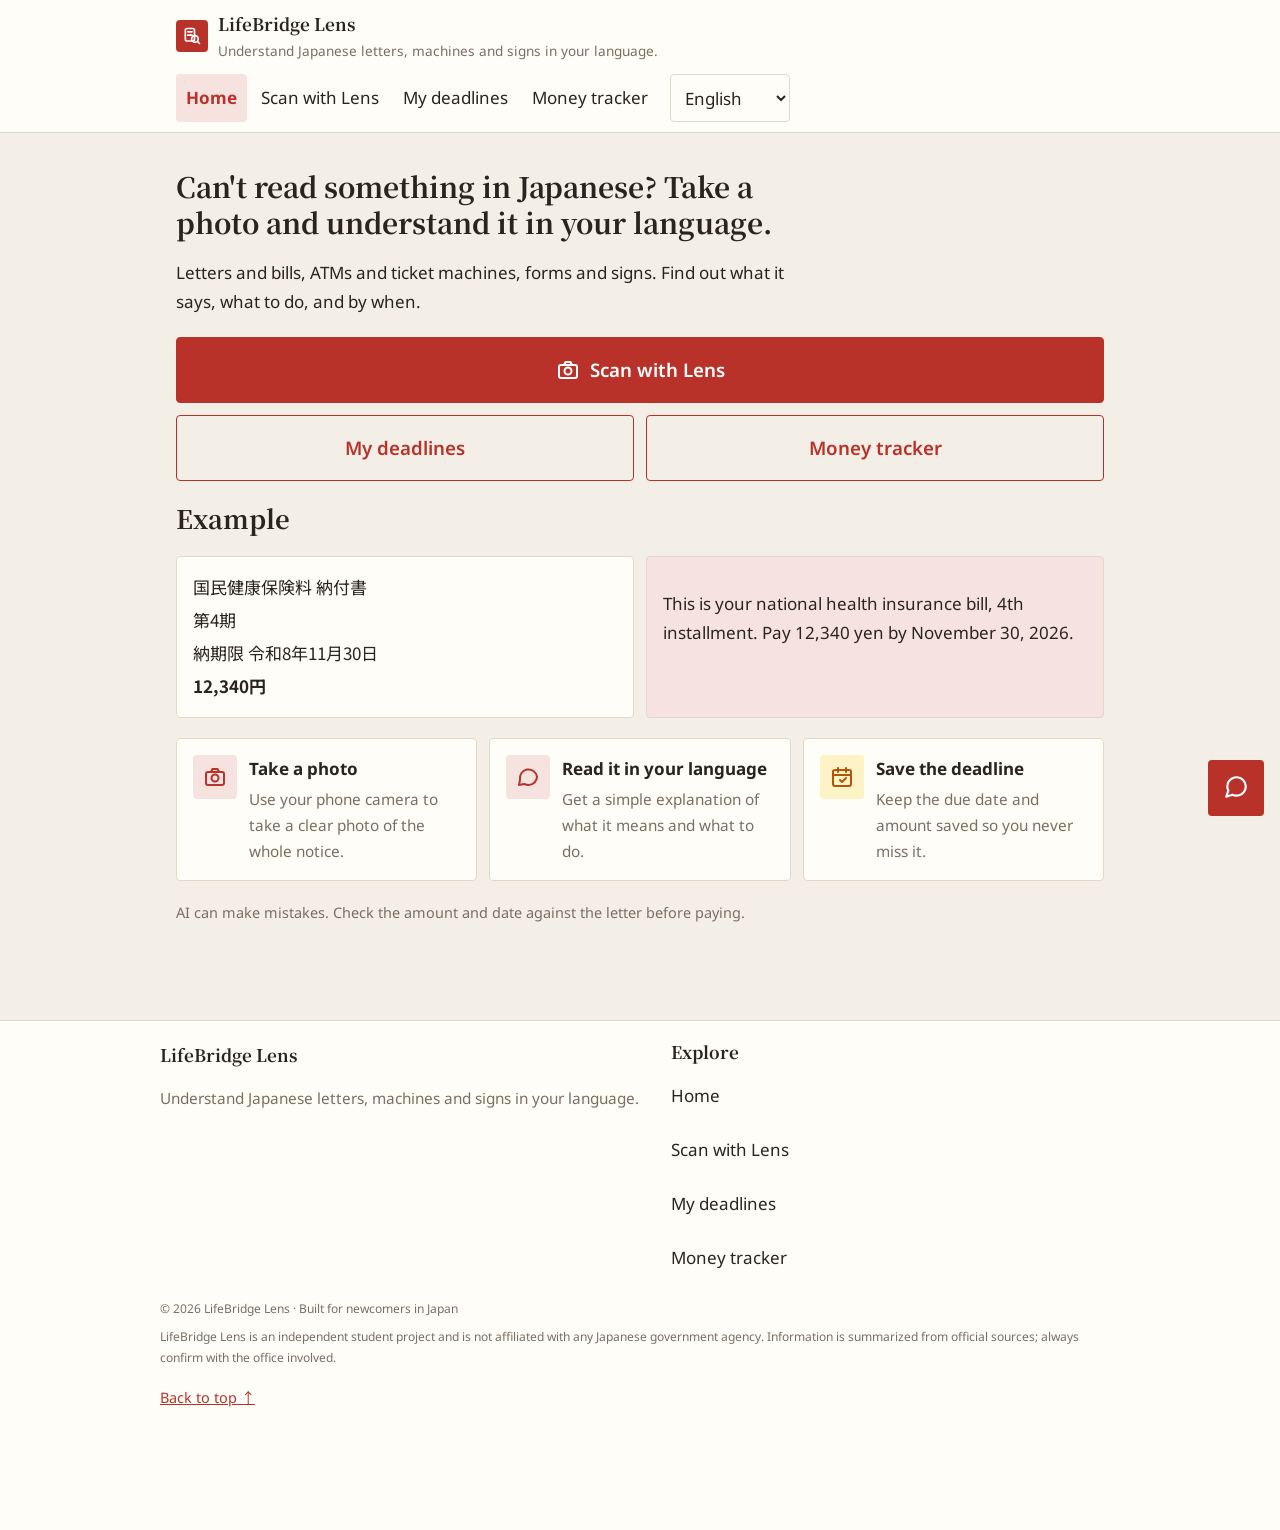
==== commit a82b34f0: "Audit fixes: wording, fab clearance, back-to-top target (lens-v29) - Wording in 4 languages: new hom" ====
--- a/index.html
+++ b/index.html
@@ -32,12 +32,12 @@
                 <span class="logo-mark" aria-hidden="true"><svg viewBox="0 0 24 24" fill="none" stroke="currentColor" stroke-width="2" stroke-linecap="round" stroke-linejoin="round"><rect x="4" y="3" width="11" height="15" rx="2"/><path d="M7 7h5M7 11h5"/><circle cx="15.5" cy="15.5" r="4"/><path d="M18.5 18.5L21 21"/></svg></span>
                 <div class="logo-text">
                     <span class="logo-name">LifeBridge Lens</span>
-                    <span class="logo-tag" data-i18n="footer.tagline">Understand Japanese notices in your own language.</span>
+                    <span class="logo-tag" data-i18n="footer.tagline">Understand Japanese letters, machines and signs in your language.</span>
                 </div>
             </div>
             <nav aria-label="Main navigation" class="main-nav" data-i18n-aria-label="doc.mainNavAria">
                 <a href="index.html" data-i18n="nav.home">Home</a>
-                <a href="explain.html" data-i18n="lens.scan">Scan a notice</a>
+                <a href="explain.html" data-i18n="lens.scan">Scan with Lens</a>
                 <a href="dates.html" data-i18n="lens.dates">My deadlines</a>
                 <a href="tracker.html" data-i18n="lens.money">Money tracker</a>
             </nav>
@@ -53,11 +53,11 @@
     </header>
     <main id="main-content" class="content-page">
         <div class="hero-text">
-            <h1 class="home-title" data-i18n="index.hero">Got a Japanese letter you cannot read? Take a photo and understand it in your language.</h1>
-            <p class="home-sub" data-i18n="index.sub">City hall, tax, insurance and bill notices. Find out what to do and by when.</p>
+            <h1 class="home-title" data-i18n="index.hero">Can't read something in Japanese? Take a photo and understand it in your language.</h1>
+            <p class="home-sub" data-i18n="index.sub">Letters and bills, ATMs and ticket machines, forms and signs. Find out what it says, what to do, and by when.</p>
         </div>
         <div class="lens-actions">
-            <a class="btn btn-prim scan-btn" href="explain.html"><svg viewBox="0 0 24 24" fill="none" stroke="currentColor" stroke-width="2" stroke-linecap="round" stroke-linejoin="round" aria-hidden="true"><rect x="3" y="7" width="18" height="13" rx="2"/><circle cx="12" cy="13" r="3.5"/><path d="M8 7l1.5-3h5L16 7"/></svg><span data-i18n="lens.scan">Scan a notice</span></a>
+            <a class="btn btn-prim scan-btn" href="explain.html"><svg viewBox="0 0 24 24" fill="none" stroke="currentColor" stroke-width="2" stroke-linecap="round" stroke-linejoin="round" aria-hidden="true"><rect x="3" y="7" width="18" height="13" rx="2"/><circle cx="12" cy="13" r="3.5"/><path d="M8 7l1.5-3h5L16 7"/></svg><span data-i18n="lens.scan">Scan with Lens</span></a>
             <a class="btn" href="dates.html" data-i18n="lens.dates">My deadlines</a>
             <a class="btn" href="tracker.html" data-i18n="lens.money">Money tracker</a>
         </div>
@@ -97,12 +97,12 @@
                 <div class="footer-logo">
                     <span>LifeBridge Lens</span>
                 </div>
-                <p data-i18n="footer.tagline">Understand Japanese notices in your own language.</p>
+                <p data-i18n="footer.tagline">Understand Japanese letters, machines and signs in your language.</p>
             </div>
             <nav aria-label="Explore" class="footer-links" data-i18n-aria-label="doc.explore">
                 <h3 data-i18n="doc.explore">Explore</h3>
                 <a href="index.html" data-i18n="nav.home">Home</a>
-                <a href="explain.html" data-i18n="lens.scan">Scan a notice</a>
+                <a href="explain.html" data-i18n="lens.scan">Scan with Lens</a>
                 <a href="dates.html" data-i18n="lens.dates">My deadlines</a>
                 <a href="tracker.html" data-i18n="lens.money">Money tracker</a>
             </nav>
--- a/style.css
+++ b/style.css
@@ -190,7 +190,8 @@
 .content-page {
     max-width: 960px;
     margin: 0 auto;
-    padding: 16px 16px 96px;
+    /* Bottom clearance for the floating button: 56px height + 24px. */
+    padding: 16px 16px 80px;
 }
 
 .page-lead {
@@ -569,6 +570,9 @@
 }
 
 .footer-bottom a {
+    display: inline-flex;
+    align-items: center;
+    min-height: 44px;
     color: var(--accent);
 }
 
@@ -637,10 +641,12 @@
 }
 
 /* --- Chatbot (UI built by chatbot.js) --- */
+/* Floating helper button: 12px above the 72px tab bar. Hidden on
+ * the Lens page, which has its own composer and helper button. */
 .chat-fab {
     position: fixed;
     right: 16px;
-    bottom: 76px;
+    bottom: 84px;
     width: 56px;
     height: 56px;
     border: none;
@@ -1242,6 +1248,15 @@
     min-width: 0;
 }
 
+/* Save message takes no room until it has text. */
+#save-date-msg {
+    margin: 0;
+}
+
+#save-date-msg:empty {
+    display: none;
+}
+
 .summary-days-line {
     display: flex;
     align-items: center;
